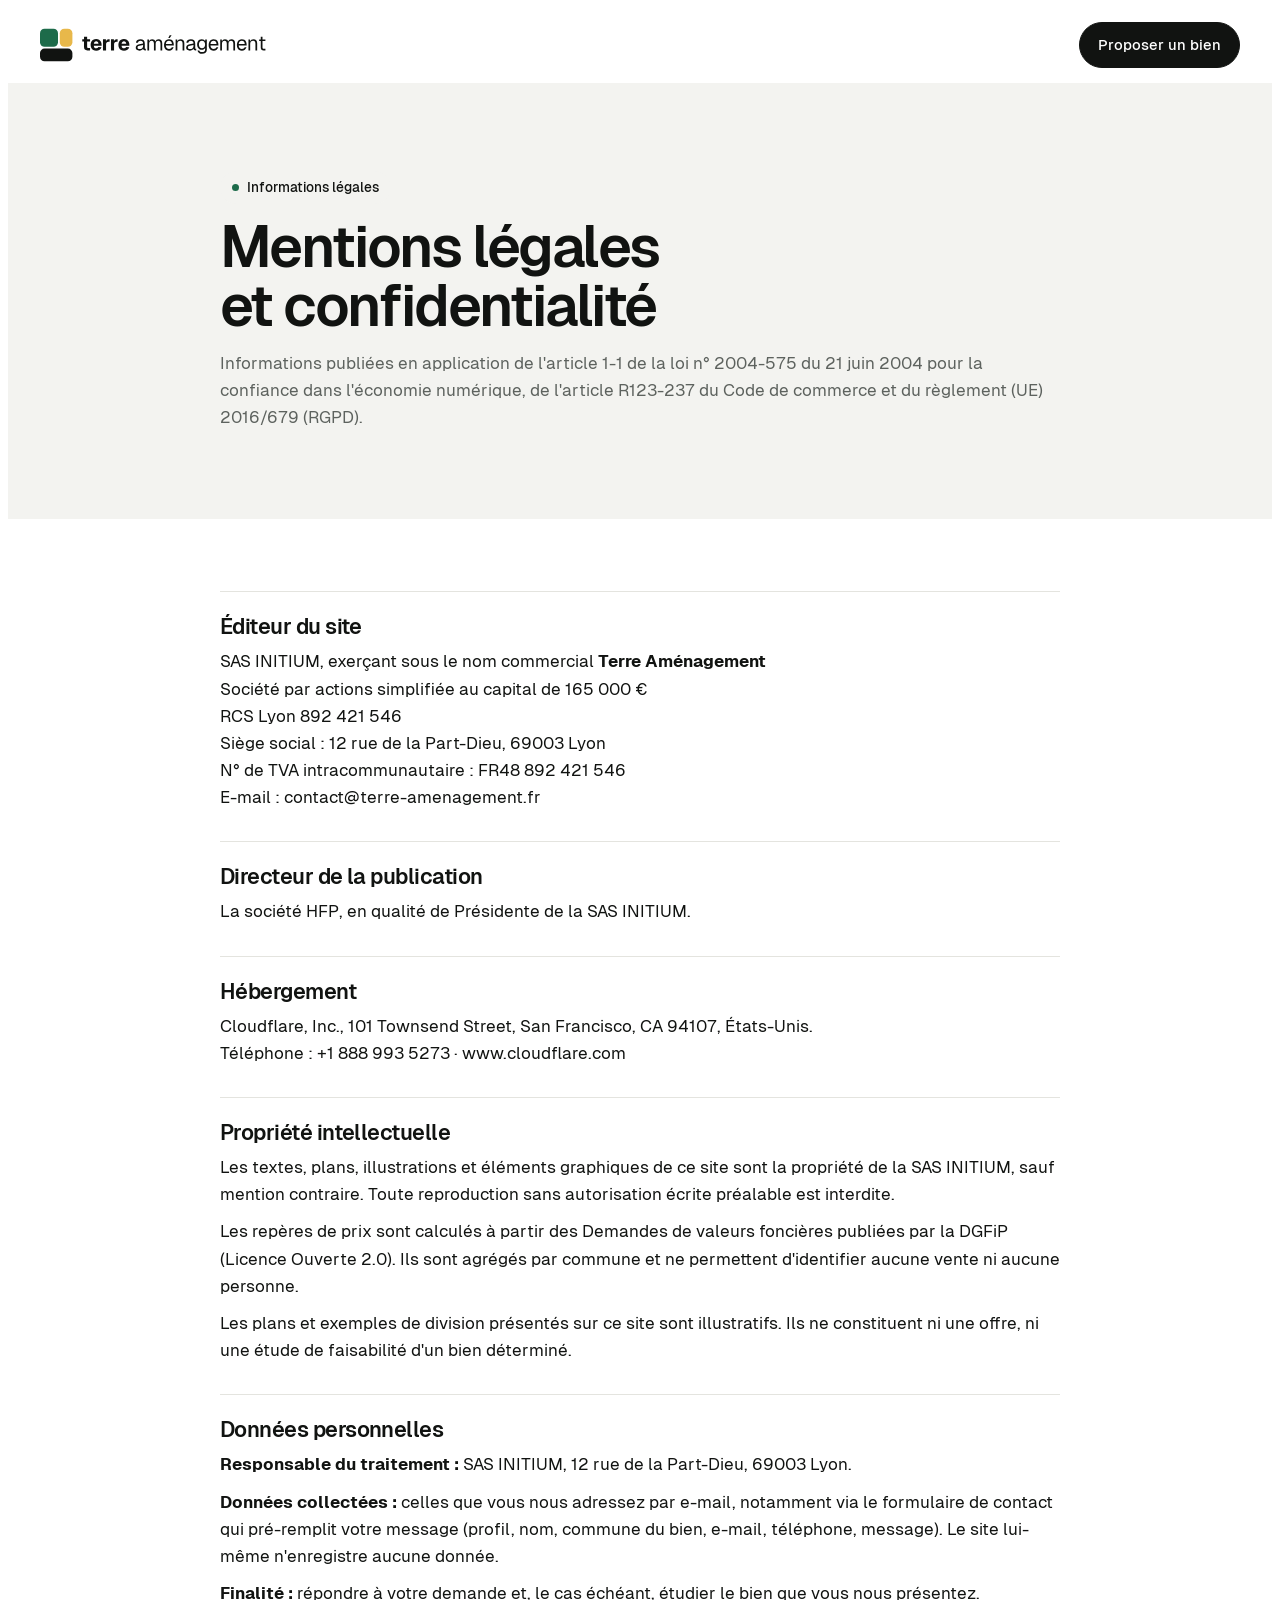
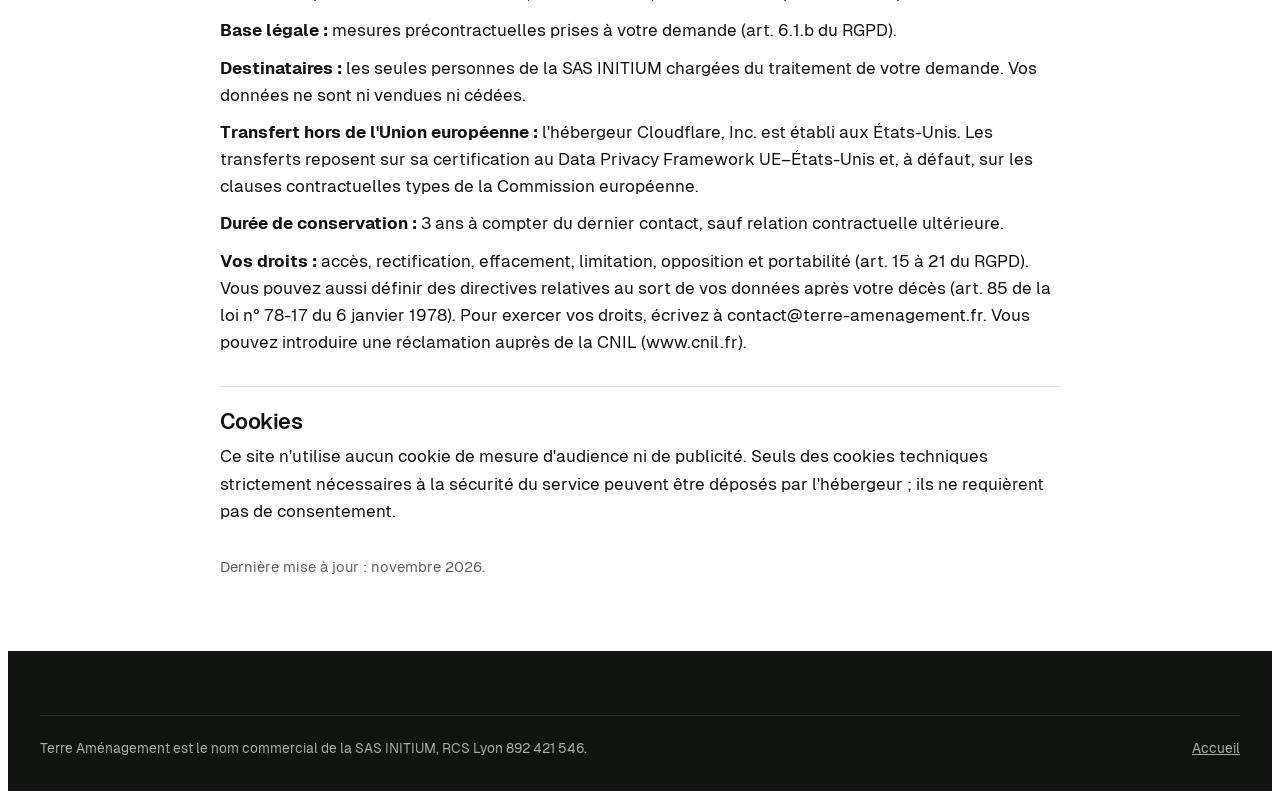
==== site/mentions-legales.html @ 183486bb "Add files via upload" ====
<!doctype html>
<html lang="fr">
<head>
<meta charset="utf-8">
<meta name="viewport" content="width=device-width, initial-scale=1, viewport-fit=cover">
<title>Mentions légales · Terre Aménagement</title>
<meta name="robots" content="noindex">
<link rel="stylesheet" href="fonts.css">
<link rel="icon" href="favicon.ico" sizes="any">
<link rel="icon" href="favicon.svg" type="image/svg+xml">
<link rel="stylesheet" href="styles.css">
</head>
<body>

<header class="site-header">
  <div class="wrap">
    <a class="brand" href="index.html"><svg class="logo" viewBox="0 0 252 40" role="img" aria-label="Terre Aménagement"><rect class="lg-a" x="0" y="2" width="20" height="20" rx="5"/><rect class="lg-b" x="22" y="2" width="14" height="20" rx="5"/><rect class="lg-c" x="0" y="24" width="36" height="14" rx="5"/><path class="lg-t" d="M48.921 22.297V16.247999999999998H46.943V13.672H48.921V10.774000000000001H52.371V13.672H55.614V16.247999999999998H52.371V21.883Q52.371 22.757 52.739000000000004 23.0905Q53.107 23.424 53.889 23.424H55.614V26.0H52.624Q50.715 26.0 49.818 25.1145Q48.921 24.229 48.921 22.297Z M56.258 19.836Q56.258 17.904 57.017 16.4435Q57.776 14.983 59.179 14.1895Q60.58200000000001 13.396 62.44500000000001 13.396Q64.262 13.396 65.63050000000001 14.201Q66.99900000000001 15.006 67.73500000000001 16.5125Q68.471 18.019 68.471 20.066V20.756H59.82300000000001Q59.86900000000001 22.182 60.58200000000001 22.918Q61.295 23.654 62.537000000000006 23.654Q64.331 23.654 64.837 22.159L68.31 22.366Q67.804 24.206 66.2515 25.241Q64.699 26.276 62.468 26.276Q60.605000000000004 26.276 59.202000000000005 25.4825Q57.79900000000001 24.689 57.02850000000001 23.2285Q56.258 21.768 56.258 19.836ZM62.44500000000001 15.949Q61.364000000000004 15.949 60.66250000000001 16.662Q59.961000000000006 17.375 59.82300000000001 18.64H64.952Q64.88300000000001 17.329 64.21600000000001 16.639Q63.54900000000001 15.949 62.44500000000001 15.949Z M69.96600000000001 13.672H73.23200000000001L73.301 16.156Q73.66900000000001 14.845 74.382 14.258500000000002Q75.09500000000001 13.672 76.245 13.672H77.37200000000001V16.524H76.245Q74.77300000000001 16.524 74.09450000000001 17.122Q73.41600000000001 17.72 73.41600000000001 19.076999999999998V26.0H69.96600000000001Z M78.84400000000001 13.672H82.11000000000001L82.179 16.156Q82.54700000000001 14.845 83.26000000000002 14.258500000000002Q83.97300000000001 13.672 85.123 13.672H86.25V16.524H85.123Q83.65100000000001 16.524 82.97250000000001 17.122Q82.29400000000001 17.72 82.29400000000001 19.076999999999998V26.0H78.84400000000001Z M87.10100000000001 19.836Q87.10100000000001 17.904 87.86000000000001 16.4435Q88.61900000000001 14.983 90.02200000000002 14.1895Q91.42500000000001 13.396 93.28800000000001 13.396Q95.105 13.396 96.4735 14.201Q97.84200000000001 15.006 98.578 16.5125Q99.31400000000001 18.019 99.31400000000001 20.066V20.756H90.66600000000001Q90.712 22.182 91.42500000000001 22.918Q92.138 23.654 93.38000000000001 23.654Q95.174 23.654 95.68 22.159L99.153 22.366Q98.647 24.206 97.09450000000001 25.241Q95.542 26.276 93.311 26.276Q91.44800000000001 26.276 90.04500000000002 25.4825Q88.64200000000001 24.689 87.87150000000001 23.2285Q87.10100000000001 21.768 87.10100000000001 19.836ZM93.28800000000001 15.949Q92.20700000000001 15.949 91.50550000000001 16.662Q90.804 17.375 90.66600000000001 18.64H95.795Q95.72600000000001 17.329 95.05900000000001 16.639Q94.39200000000001 15.949 93.28800000000001 15.949Z"/><path class="lg-t" d="M106.37200000000001 22.964Q106.37200000000001 21.4 107.29200000000002 20.503Q108.21200000000002 19.606 110.21300000000001 19.238L114.537 18.433Q114.537 15.374 111.63900000000001 15.374Q109.20100000000001 15.374 108.626 17.558999999999997L106.57900000000001 17.398Q106.924 15.627 108.26950000000001 14.5805Q109.61500000000001 13.534 111.63900000000001 13.534Q113.96200000000002 13.534 115.21550000000002 14.844999999999999Q116.46900000000001 16.156 116.46900000000001 18.502V23.539Q116.46900000000001 23.953 116.61850000000001 24.125500000000002Q116.76800000000001 24.298000000000002 117.11300000000001 24.298000000000002H117.596V26.0Q117.32000000000001 26.046 116.86000000000001 26.046Q115.75600000000001 26.046 115.21550000000002 25.586Q114.67500000000001 25.126 114.56000000000002 24.114Q114.10000000000001 25.057 112.9615 25.6665Q111.82300000000001 26.276 110.489 26.276Q108.58000000000001 26.276 107.47600000000001 25.402Q106.37200000000001 24.528 106.37200000000001 22.964ZM114.537 20.986V20.112000000000002L110.58100000000002 20.848Q109.385 21.055 108.8905 21.5265Q108.39600000000002 21.998 108.39600000000002 22.78Q108.39600000000002 23.631 108.99400000000001 24.1025Q109.59200000000001 24.574 110.67300000000002 24.574Q112.46700000000001 24.574 113.50200000000001 23.562Q114.537 22.55 114.537 20.986Z M119.32100000000001 13.81H121.09200000000001L121.138 15.949Q121.59800000000001 14.822000000000001 122.495 14.178Q123.39200000000001 13.534 124.56500000000001 13.534Q125.94500000000001 13.534 126.888 14.201Q127.831 14.868 128.222 16.087Q128.613 14.845 129.53300000000002 14.1895Q130.453 13.534 131.787 13.534Q133.719 13.534 134.7655 14.7415Q135.812 15.949 135.812 18.157V26.0H133.88V18.570999999999998Q133.88 16.915 133.236 16.075499999999998Q132.592 15.236 131.327 15.236Q130.03900000000002 15.236 129.28000000000003 16.156Q128.52100000000002 17.076 128.52100000000002 18.709V26.0H126.58900000000001V18.709Q126.58900000000001 15.236 124.08200000000001 15.236Q122.79400000000001 15.236 122.02350000000001 16.1675Q121.25300000000001 17.099 121.25300000000001 18.709V26.0H119.32100000000001Z M137.813 19.905Q137.813 17.996000000000002 138.49149999999997 16.547Q139.17 15.098 140.41199999999998 14.316Q141.654 13.534 143.31 13.534Q144.897 13.534 146.11599999999999 14.281500000000001Q147.335 15.029 148.01350000000002 16.478Q148.692 17.927 148.692 19.928V20.503H139.837Q139.929 22.435 140.8605 23.435499999999998Q141.792 24.436 143.402 24.436Q144.575 24.436 145.3455 23.8955Q146.11599999999999 23.355 146.438 22.389L148.508 22.55Q148.025 24.229 146.6565 25.252499999999998Q145.288 26.276 143.402 26.276Q141.7 26.276 140.435 25.494Q139.17 24.712 138.49149999999997 23.2745Q137.813 21.837 137.813 19.905ZM143.31 15.374Q141.884 15.374 140.9755 16.248Q140.067 17.122 139.837 18.801000000000002H146.576Q146.438 17.099 145.57549999999998 16.2365Q144.713 15.374 143.31 15.374ZM144.069 9.233H146.231L144.161 12.177H142.551Z M150.693 13.81H152.464L152.51000000000002 15.995000000000001Q152.97 14.776 153.959 14.155000000000001Q154.948 13.534 156.25900000000001 13.534Q158.26000000000002 13.534 159.318 14.822Q160.376 16.11 160.376 18.157V26.0H158.44400000000002V18.709Q158.44400000000002 16.984 157.823 16.11Q157.202 15.236 155.845 15.236Q154.39600000000002 15.236 153.5105 16.1445Q152.625 17.053 152.625 18.709V26.0H150.693Z M162.377 22.964Q162.377 21.4 163.29700000000003 20.503Q164.217 19.606 166.21800000000002 19.238L170.54200000000003 18.433Q170.54200000000003 15.374 167.64400000000003 15.374Q165.20600000000002 15.374 164.63100000000003 17.558999999999997L162.58400000000003 17.398Q162.92900000000003 15.627 164.27450000000005 14.5805Q165.62000000000003 13.534 167.64400000000003 13.534Q169.967 13.534 171.22050000000002 14.844999999999999Q172.47400000000002 16.156 172.47400000000002 18.502V23.539Q172.47400000000002 23.953 172.62350000000004 24.125500000000002Q172.77300000000002 24.298000000000002 173.11800000000002 24.298000000000002H173.60100000000003V26.0Q173.32500000000002 26.046 172.865 26.046Q171.76100000000002 26.046 171.22050000000002 25.586Q170.68 25.126 170.56500000000003 24.114Q170.10500000000002 25.057 168.96650000000002 25.6665Q167.82800000000003 26.276 166.49400000000003 26.276Q164.585 26.276 163.481 25.402Q162.377 24.528 162.377 22.964ZM170.54200000000003 20.986V20.112000000000002L166.586 20.848Q165.39000000000001 21.055 164.89550000000003 21.5265Q164.401 21.998 164.401 22.78Q164.401 23.631 164.99900000000002 24.1025Q165.597 24.574 166.67800000000003 24.574Q168.472 24.574 169.507 23.562Q170.54200000000003 22.55 170.54200000000003 20.986Z M174.912 26.184 176.936 26.046Q177.235 26.966 177.94800000000004 27.426000000000002Q178.66100000000003 27.886 180.01800000000003 27.886Q181.69700000000003 27.886 182.57100000000003 27.219Q183.44500000000002 26.552 183.44500000000002 25.218V23.240000000000002Q182.985 24.206 182.03050000000002 24.781Q181.07600000000002 25.356 179.88000000000002 25.356Q178.33900000000003 25.356 177.13150000000002 24.6085Q175.924 23.861 175.2455 22.515500000000003Q174.567 21.17 174.567 19.445Q174.567 17.72 175.234 16.374499999999998Q175.901 15.029 177.08550000000002 14.281500000000001Q178.27 13.534 179.788 13.534Q181.07600000000002 13.534 182.09950000000003 14.132000000000001Q183.12300000000002 14.73 183.537 15.742V13.81H185.377V25.172Q185.377 27.311 183.95100000000002 28.5185Q182.525 29.726 180.01800000000003 29.726Q178.06300000000002 29.726 176.68300000000002 28.759999999999998Q175.30300000000003 27.794 174.912 26.184ZM183.44500000000002 19.33Q183.44500000000002 17.512999999999998 182.502 16.4435Q181.55900000000003 15.374 179.972 15.374Q178.38500000000002 15.374 177.488 16.4665Q176.591 17.558999999999997 176.591 19.445Q176.591 21.331 177.4995 22.423499999999997Q178.40800000000002 23.516 179.972 23.516Q181.58200000000002 23.516 182.51350000000002 22.389Q183.44500000000002 21.262 183.44500000000002 19.33Z M187.37800000000001 19.905Q187.37800000000001 17.996000000000002 188.05650000000003 16.547Q188.735 15.098 189.97700000000003 14.316Q191.21900000000002 13.534 192.87500000000003 13.534Q194.46200000000002 13.534 195.68100000000004 14.281500000000001Q196.90000000000003 15.029 197.57850000000002 16.478Q198.25700000000003 17.927 198.25700000000003 19.928V20.503H189.40200000000002Q189.49400000000003 22.435 190.42550000000003 23.435499999999998Q191.35700000000003 24.436 192.967 24.436Q194.14000000000001 24.436 194.9105 23.8955Q195.68100000000004 23.355 196.00300000000001 22.389L198.07300000000004 22.55Q197.59000000000003 24.229 196.22150000000005 25.252499999999998Q194.85300000000004 26.276 192.967 26.276Q191.26500000000001 26.276 190.0 25.494Q188.735 24.712 188.05650000000003 23.2745Q187.37800000000001 21.837 187.37800000000001 19.905ZM192.87500000000003 15.374Q191.449 15.374 190.5405 16.248Q189.63200000000003 17.122 189.40200000000002 18.801000000000002H196.14100000000002Q196.00300000000001 17.099 195.14050000000003 16.2365Q194.27800000000002 15.374 192.87500000000003 15.374Z M200.25800000000004 13.81H202.02900000000002L202.07500000000005 15.949Q202.53500000000003 14.822000000000001 203.43200000000002 14.178Q204.32900000000004 13.534 205.50200000000004 13.534Q206.88200000000003 13.534 207.82500000000005 14.201Q208.76800000000003 14.868 209.15900000000005 16.087Q209.55000000000004 14.845 210.47000000000003 14.1895Q211.39000000000004 13.534 212.72400000000005 13.534Q214.65600000000003 13.534 215.70250000000004 14.7415Q216.74900000000002 15.949 216.74900000000002 18.157V26.0H214.81700000000004V18.570999999999998Q214.81700000000004 16.915 214.17300000000003 16.075499999999998Q213.52900000000002 15.236 212.26400000000004 15.236Q210.97600000000003 15.236 210.21700000000004 16.156Q209.45800000000003 17.076 209.45800000000003 18.709V26.0H207.52600000000004V18.709Q207.52600000000004 15.236 205.01900000000003 15.236Q203.73100000000002 15.236 202.96050000000002 16.1675Q202.19000000000003 17.099 202.19000000000003 18.709V26.0H200.25800000000004Z M218.75000000000003 19.905Q218.75000000000003 17.996000000000002 219.42850000000004 16.547Q220.10700000000003 15.098 221.34900000000005 14.316Q222.59100000000004 13.534 224.24700000000004 13.534Q225.83400000000003 13.534 227.05300000000005 14.281500000000001Q228.27200000000005 15.029 228.95050000000003 16.478Q229.62900000000005 17.927 229.62900000000005 19.928V20.503H220.77400000000003Q220.86600000000004 22.435 221.79750000000004 23.435499999999998Q222.72900000000004 24.436 224.33900000000003 24.436Q225.51200000000003 24.436 226.28250000000003 23.8955Q227.05300000000005 23.355 227.37500000000003 22.389L229.44500000000005 22.55Q228.96200000000005 24.229 227.59350000000006 25.252499999999998Q226.22500000000005 26.276 224.33900000000003 26.276Q222.63700000000003 26.276 221.372 25.494Q220.10700000000003 24.712 219.42850000000004 23.2745Q218.75000000000003 21.837 218.75000000000003 19.905ZM224.24700000000004 15.374Q222.82100000000003 15.374 221.91250000000002 16.248Q221.00400000000005 17.122 220.77400000000003 18.801000000000002H227.51300000000003Q227.37500000000003 17.099 226.51250000000005 16.2365Q225.65000000000003 15.374 224.24700000000004 15.374Z M231.63000000000005 13.81H233.40100000000004L233.44700000000006 15.995000000000001Q233.90700000000004 14.776 234.89600000000004 14.155000000000001Q235.88500000000005 13.534 237.19600000000005 13.534Q239.19700000000006 13.534 240.25500000000005 14.822Q241.31300000000005 16.11 241.31300000000005 18.157V26.0H239.38100000000006V18.709Q239.38100000000006 16.984 238.76000000000005 16.11Q238.13900000000004 15.236 236.78200000000004 15.236Q235.33300000000006 15.236 234.44750000000005 16.1445Q233.56200000000004 17.053 233.56200000000004 18.709V26.0H231.63000000000005Z M245.29200000000006 22.872V15.512H243.49800000000005V13.81H245.29200000000006V10.958H247.22400000000005V13.81H250.46700000000007V15.512H247.22400000000005V22.826Q247.22400000000005 23.631 247.58050000000006 23.9645Q247.93700000000007 24.298000000000002 248.71900000000005 24.298000000000002H250.46700000000007V26.0H248.53500000000005Q246.87900000000005 26.0 246.08550000000005 25.241Q245.29200000000006 24.482 245.29200000000006 22.872Z"/></svg></a>
    <nav class="nav" aria-label="Navigation principale">
      <a class="btn" href="index.html#contact">Proposer un bien</a>
    </nav>
  </div>
</header>

<section class="legal-hero">
  <div class="wrap">
    <span class="kicker">Informations légales</span>
    <h1>Mentions légales et confidentialité</h1>
    <p>Informations publiées en application de l'article 1-1 de la loi n° 2004-575 du 21 juin 2004 pour la confiance dans l'économie numérique, de l'article R123-237 du Code de commerce et du règlement (UE) 2016/679 (RGPD).</p>
  </div>
</section>

<main class="legal">
  <div class="wrap">

    <section id="editeur">
      <h2>Éditeur du site</h2>
      <p>SAS INITIUM, exerçant sous le nom commercial <strong>Terre Aménagement</strong><br>
      Société par actions simplifiée au capital de 165 000 €<br>
      RCS Lyon 892 421 546<br>
      Siège social : 12 rue de la Part-Dieu, 69003 Lyon<br>
      N° de TVA intracommunautaire : FR48 892 421 546<br>
      E-mail : contact@terre-amenagement.fr</p>
    </section>

    <section id="publication">
      <h2>Directeur de la publication</h2>
      <p>La société HFP, en qualité de Présidente de la SAS INITIUM.</p>
    </section>

    <section id="hebergeur">
      <h2>Hébergement</h2>
      <p>Cloudflare, Inc., 101 Townsend Street, San Francisco, CA 94107, États-Unis.<br>Téléphone : +1 888 993 5273 · www.cloudflare.com</p>
    </section>

    <section id="propriete">
      <h2>Propriété intellectuelle</h2>
      <p>Les textes, plans, illustrations et éléments graphiques de ce site sont la propriété de la SAS INITIUM, sauf mention contraire. Toute reproduction sans autorisation écrite préalable est interdite.</p>
      <p>Les repères de prix sont calculés à partir des Demandes de valeurs foncières publiées par la DGFiP (Licence Ouverte 2.0). Ils sont agrégés par commune et ne permettent d'identifier aucune vente ni aucune personne.</p>
      <p>Les plans et exemples de division présentés sur ce site sont illustratifs. Ils ne constituent ni une offre, ni une étude de faisabilité d'un bien déterminé.</p>
    </section>

    <section id="donnees">
      <h2>Données personnelles</h2>
      <p><strong>Responsable du traitement :</strong> SAS INITIUM, 12 rue de la Part-Dieu, 69003 Lyon.</p>
      <p><strong>Données collectées :</strong> celles que vous nous adressez par e-mail, notamment via le formulaire de contact qui pré-remplit votre message (profil, nom, commune du bien, e-mail, téléphone, message). Le site lui-même n'enregistre aucune donnée.</p>
      <p><strong>Finalité :</strong> répondre à votre demande et, le cas échéant, étudier le bien que vous nous présentez.</p>
      <p><strong>Base légale :</strong> mesures précontractuelles prises à votre demande (art. 6.1.b du RGPD).</p>
      <p><strong>Destinataires :</strong> les seules personnes de la SAS INITIUM chargées du traitement de votre demande. Vos données ne sont ni vendues ni cédées.</p>
      <p><strong>Transfert hors de l'Union européenne :</strong> l'hébergeur Cloudflare, Inc. est établi aux États-Unis. Les transferts reposent sur sa certification au Data Privacy Framework UE–États-Unis et, à défaut, sur les clauses contractuelles types de la Commission européenne.</p>
      <p><strong>Durée de conservation :</strong> 3 ans à compter du dernier contact, sauf relation contractuelle ultérieure.</p>
      <p><strong>Vos droits :</strong> accès, rectification, effacement, limitation, opposition et portabilité (art. 15 à 21 du RGPD). Vous pouvez aussi définir des directives relatives au sort de vos données après votre décès (art. 85 de la loi n° 78-17 du 6 janvier 1978). Pour exercer vos droits, écrivez à contact@terre-amenagement.fr. Vous pouvez introduire une réclamation auprès de la CNIL (www.cnil.fr).</p>
    </section>

    <section id="cookies">
      <h2>Cookies</h2>
      <p>Ce site n'utilise aucun cookie de mesure d'audience ni de publicité. Seuls des cookies techniques strictement nécessaires à la sécurité du service peuvent être déposés par l'hébergeur ; ils ne requièrent pas de consentement.</p>
    </section>

    <p class="muted">Dernière mise à jour : novembre 2026.</p>
  </div>
</main>

<footer class="site-footer">
  <div class="wrap">
    <div class="foot-legal">
      <p>Terre Aménagement est le nom commercial de la SAS INITIUM, RCS Lyon 892 421 546.</p>
      <nav aria-label="Informations légales"><a href="index.html">Accueil</a></nav>
    </div>
  </div>
</footer>

</body>
</html>
---- site/fonts.css ----
/* Polices auto-hébergées (Geist, SIL Open Font License 1.1 — voir fonts/LICENSE-OFL.txt) */
@font-face { font-family: "Geist"; src: url("fonts/Geist-Regular.woff2") format("woff2"); font-weight: 400; font-style: normal; font-display: swap; }
@font-face { font-family: "Geist"; src: url("fonts/Geist-Medium.woff2") format("woff2"); font-weight: 500; font-style: normal; font-display: swap; }
@font-face { font-family: "Geist"; src: url("fonts/Geist-SemiBold.woff2") format("woff2"); font-weight: 600; font-style: normal; font-display: swap; }
@font-face { font-family: "Geist"; src: url("fonts/Geist-Bold.woff2") format("woff2"); font-weight: 700; font-style: normal; font-display: swap; }
@font-face { font-family: "Geist Mono"; src: url("fonts/GeistMono-Regular.woff2") format("woff2"); font-weight: 400; font-style: normal; font-display: swap; }
@font-face { font-family: "Geist Mono"; src: url("fonts/GeistMono-Medium.woff2") format("woff2"); font-weight: 500; font-style: normal; font-display: swap; }
---- site/styles.css ----
/* Direction A « épuré startup » : blanc pur, typo Geist très grande et serrée, mosaïque de tuiles,
   couleurs franches sans dégradé ni ombre. Bandeaux pleine largeur, contenu dans .wrap (max 1240px). */
:root {
  color-scheme: light;
  --white: #ffffff;
  --tile: #f3f3f0;
  --tile-2: #e9e9e4;
  --ink: #111311;
  --muted: #5d625e;
  --line: #e4e4df;
  --green: #1d6b4a;
  --green-ink: #0e3b28;
  --green-soft: #e3efe8;
  --gold: #e8b84a;
  --gold-ink: #3a2a05;
  --gold-soft: #fbf1d9;
  --on-dark: #f4f4f1;
  --on-dark-muted: #a7aca8;

  --f-sans: "Geist", "Helvetica Neue", Arial, sans-serif;
  --f-mono: "Geist Mono", ui-monospace, Menlo, monospace;

  --r-tile: 24px;
  --s2: clamp(2rem, 4.4vw, 3.6rem);
  --s3: clamp(2.9rem, 7.4vw, 6.4rem);
}

* { box-sizing: border-box; }
html { scroll-behavior: smooth; scroll-padding-top: 84px; }
body {
  background: var(--white);
  color: var(--ink);
  font-family: var(--f-sans);
  font-size: 1.0625rem;
  line-height: 1.6;
  -webkit-font-smoothing: antialiased;
}
.wrap {
  max-width: 1240px;
  margin-inline: auto;
  padding-left: max(20px, env(safe-area-inset-left, 0px));
  padding-right: max(20px, env(safe-area-inset-right, 0px));
}
a { color: inherit; }
:focus-visible { outline: 2px solid var(--green); outline-offset: 3px; }
h1, h2, h3 { margin: 0; font-weight: 600; letter-spacing: -0.035em; line-height: 1.02; text-wrap: balance; }
h2 { font-size: var(--s2); }
h3 { font-size: 1.3rem; letter-spacing: -0.02em; line-height: 1.15; }
p { margin: 0; }

/* Logo */
.logo { height: 36px; width: auto; display: block; overflow: visible; }
.lg-a { fill: var(--green); }
.lg-b { fill: var(--gold); }
.lg-c { fill: var(--ink); }
.logo.on-dark .lg-c { fill: var(--white); }
.logo rect { transform-box: fill-box; transform-origin: center; transition: transform .35s cubic-bezier(.34,1.56,.64,1); }
.lg-t { fill: var(--ink); }
.logo.on-dark .lg-t { fill: var(--white); }
.brand:hover .lg-a { transform: translate(-2px, -2px); } .brand:hover .lg-b { transform: translate(2px, -2px); } .brand:hover .lg-c { transform: translateY(2px); }

/* Étiquettes de section */
.kicker {
  display: inline-flex; align-items: center; gap: 8px; width: max-content; max-width: 100%;
  padding: 6px 12px; border-radius: 99px; background: var(--tile);
  font-size: 0.85rem; font-weight: 500; color: var(--ink); letter-spacing: 0;
}
.kicker::before { content: ""; width: 7px; height: 7px; border-radius: 50%; background: var(--green); }
.band .kicker { background: rgba(255,255,255,0.1); color: var(--on-dark); }
.band .kicker::before { background: var(--gold); }

/* Header */
body::before { content: ""; position: fixed; inset: 0 0 auto; height: env(safe-area-inset-top, 0px); z-index: 10; background: var(--white); }
.site-header { position: sticky; top: env(safe-area-inset-top, 0px); z-index: 9; background: rgba(255,255,255,0.92); backdrop-filter: saturate(1.4) blur(10px); border-bottom: 1px solid transparent; transition: border-color .2s; }
.site-header .wrap { display: flex; align-items: center; justify-content: space-between; gap: 24px; padding-block: 14px; }
.brand { display: block; text-decoration: none; }
.nav { display: flex; align-items: center; gap: 28px; }
.nav a { font-size: 0.95rem; font-weight: 500; text-decoration: none; color: var(--muted); }
.nav a:not(.btn):hover { color: var(--ink); }
@media (max-width: 960px) { .nav a:not(.btn) { display: none; } }
@media (max-width: 420px) { .logo { height: 26px; } .site-header .wrap { gap: 12px; } .nav .btn { padding: 9px 13px; font-size: 0.82rem; } }

/* Boutons */
.btn {
  display: inline-flex; align-items: center; justify-content: center; gap: 10px;
  padding: 14px 24px; border: 1.5px solid var(--ink); border-radius: 99px;
  background: var(--ink); color: var(--white);
  font: inherit; font-weight: 500; font-size: 1rem; text-decoration: none; cursor: pointer;
  transition: transform .15s ease, background .15s ease, color .15s ease;
}
.btn:hover { transform: translateY(-2px); }
.btn.outline { background: transparent; color: var(--ink); }
.btn.outline:hover { background: var(--ink); color: var(--white); }
.btn.full { width: 100%; }
.btn .arrow { display: inline-block; transition: transform .15s ease; }
.btn:hover .arrow { transform: translateX(4px); }
.nav .btn { padding: 10px 18px; font-size: 0.92rem; color: var(--white); white-space: nowrap; }
.band .btn { background: var(--white); color: var(--ink); border-color: var(--white); }

/* Hero */
.hero .wrap { display: grid; grid-template-columns: minmax(0, 1.15fr) minmax(0, 1fr); gap: clamp(28px, 4vw, 64px); align-items: center; padding-block: clamp(40px, 7vw, 96px) clamp(48px, 7vw, 96px); }
.hero-text { display: grid; gap: 28px; min-width: 0; }
.hero h1 { font-size: var(--s3); letter-spacing: -0.05em; line-height: 0.96; }
.hero h1 .accent { color: var(--green); }
.lead { font-size: 1.2rem; line-height: 1.55; color: var(--muted); max-width: 34em; }
.cta-row { display: flex; flex-wrap: wrap; gap: 12px; }
.badge {
  display: inline-flex; align-items: center; gap: 10px; width: max-content; max-width: 100%;
  padding: 7px 14px 7px 10px; border-radius: 99px; border: 1px solid var(--line);
  font-size: 0.88rem; font-weight: 500; color: var(--ink);
}
.badge i { width: 8px; height: 8px; border-radius: 50%; background: var(--green); animation: pulse 2s ease-out infinite; }
@keyframes pulse { 0% { box-shadow: 0 0 0 0 rgba(29,107,74,.5); } 70% { box-shadow: 0 0 0 9px rgba(29,107,74,0); } 100% { box-shadow: 0 0 0 0 rgba(29,107,74,0); } }

.bento { display: grid; grid-template-columns: repeat(3, minmax(0, 1fr)); gap: 12px; min-width: 0; }
.quick {
  grid-column: 1 / -1; background: var(--green); color: var(--white);
  border-radius: var(--r-tile); padding: clamp(20px, 2.6vw, 30px); display: grid; gap: 18px; min-width: 0;
}
.quick-title { font-size: 1.45rem; font-weight: 600; letter-spacing: -0.03em; line-height: 1.15; }
.quick-title span { font-weight: 400; color: #bfe0cf; }
.quick-fields { display: grid; grid-template-columns: minmax(0, 1fr) minmax(0, 1.35fr) minmax(0, .8fr); gap: 10px; }
.quick .field label { color: #cfe7da; font-weight: 500; font-size: 0.82rem; }
.quick .field input, .quick .field select { background: var(--white); border-color: transparent; }
.quick .btn { background: var(--ink); border-color: var(--ink); }
@media (max-width: 560px) { .quick-fields { grid-template-columns: minmax(0, 1fr); } }

.tile {
  display: grid; align-content: space-between; gap: 18px; min-height: 150px; min-width: 0;
  padding: 18px; border-radius: var(--r-tile); text-decoration: none;
  transition: transform .2s ease;
}
.tile:hover { transform: translateY(-4px) rotate(-.6deg); }
.tile span { font-size: 0.9rem; font-weight: 500; opacity: .8; }
.tile b { display: block; font-size: 1.35rem; font-weight: 600; letter-spacing: -0.03em; line-height: 1.1; margin-top: -12px; }
.tile-grey { background: var(--tile); color: var(--ink); }
.tile-gold { background: var(--gold); color: var(--gold-ink); }
.tile-ink { background: var(--ink); color: var(--white); }
.mini { width: 60px; height: 44px; overflow: visible; }
.mini .m-s { fill: none; stroke: currentColor; stroke-width: 2.2; }
.mini .m-d { fill: none; stroke: var(--green); stroke-width: 2.4; stroke-dasharray: 5 4; animation: flow 1.6s linear infinite; }
.mini .m-up { fill: var(--white); stroke: currentColor; stroke-width: 2.2; animation: lift 3s ease-in-out infinite; }
.mini .m-bar { fill: var(--gold); transform-box: fill-box; transform-origin: bottom; animation: bars 3.2s ease-in-out infinite; }
.mini .b2 { animation-delay: .2s; } .mini .b3 { animation-delay: .4s; } .mini .b4 { animation-delay: .6s; fill: var(--white); }
@keyframes flow { to { stroke-dashoffset: -18; } }
@keyframes lift { 0%, 100% { transform: translateY(0); } 50% { transform: translateY(-6px); } }
@keyframes bars { 0%, 100% { transform: scaleY(1); } 50% { transform: scaleY(.55); } }
@media (max-width: 960px) { .hero .wrap { grid-template-columns: minmax(0, 1fr); } }
@media (max-width: 480px) { .bento { grid-template-columns: repeat(2, minmax(0, 1fr)); } .tile-ink { grid-column: 1 / -1; min-height: 110px; } }

/* Bandeau défilant */
.marquee { background: var(--ink); color: var(--white); overflow: hidden; }
.marquee-track { display: flex; width: max-content; animation: slide 40s linear infinite; }
.marquee-track span { display: inline-flex; align-items: center; gap: 28px; padding: 18px 14px; font-weight: 500; font-size: clamp(1rem, 1.8vw, 1.35rem); letter-spacing: -0.02em; white-space: nowrap; }
.marquee-track span::after { content: ""; width: 9px; height: 9px; border-radius: 50%; background: var(--gold); }
@keyframes slide { to { transform: translateX(-50%); } }

/* Sections */
.section .wrap { padding-block: clamp(72px, 10vw, 128px); display: grid; gap: 52px; }
.section.mist { background: var(--tile); }
.section-head { display: grid; gap: 18px; max-width: 52rem; }
.section-head.center { margin-inline: auto; text-align: center; justify-items: center; }
.section-head p { color: var(--muted); font-size: 1.15rem; max-width: 40rem; }
.hl { background-image: linear-gradient(var(--gold), var(--gold)); background-repeat: no-repeat; background-position: 0 88%; background-size: 0% 0.32em; transition: background-size 1s cubic-bezier(.2,.7,.2,1) .25s; }
.hl.in { background-size: 100% 0.32em; }
.band .hl { background-image: linear-gradient(var(--gold), var(--gold)); }

.ico .s { fill: none; stroke: var(--ink); stroke-width: 2; stroke-linecap: round; stroke-linejoin: round; }
.ico .g { fill: none; stroke: var(--green); stroke-width: 2; stroke-linecap: round; stroke-linejoin: round; }

/* Qui sommes-nous */
.about { display: grid; grid-template-columns: minmax(0, 1fr) minmax(0, 1fr); gap: clamp(32px, 5vw, 80px); align-items: center; }
.about-text { display: grid; gap: 22px; min-width: 0; }
.about-text p { color: var(--muted); font-size: 1.08rem; }
.about-text .quote { font-size: clamp(1.35rem, 2.3vw, 1.75rem); font-weight: 500; letter-spacing: -0.025em; line-height: 1.3; color: var(--ink); }
.values { list-style: none; margin: 0; padding: 0; display: grid; grid-template-columns: repeat(2, minmax(0, 1fr)); gap: 12px; }
.values li { border-radius: var(--r-tile); padding: 24px; display: grid; gap: 10px; align-content: start; background: var(--tile); min-height: 190px; transition: transform .2s ease; }
.values li:nth-child(2) { background: var(--green); color: var(--white); }
.values li:nth-child(3) { background: var(--gold); color: var(--gold-ink); }
.values li:nth-child(4) { background: var(--ink); color: var(--white); }
.values li:hover { transform: translateY(-4px); }
.values svg { width: 34px; height: 34px; }
.values li:nth-child(2) .s, .values li:nth-child(4) .s { stroke: var(--white); }
.values li:nth-child(2) .g, .values li:nth-child(4) .g { stroke: var(--gold); }
.values li:nth-child(3) .s { stroke: var(--gold-ink); } .values li:nth-child(3) .g { stroke: var(--green-ink); }
.values strong { font-size: 1.2rem; font-weight: 600; letter-spacing: -0.02em; }
.values span { font-size: 0.95rem; line-height: 1.5; opacity: .8; }
@media (max-width: 960px) { .about { grid-template-columns: minmax(0, 1fr); } }
@media (max-width: 480px) { .values { grid-template-columns: minmax(0, 1fr); } .values li { min-height: 0; } }

/* Métiers */
.cards { display: grid; grid-template-columns: repeat(3, minmax(0, 1fr)); gap: 12px; }
.card { background: var(--white); border-radius: var(--r-tile); overflow: hidden; display: grid; grid-template-rows: auto 1fr; min-width: 0; transition: transform .25s ease; }
.card-visual { aspect-ratio: 16 / 10; max-width: 100%; background: var(--green); display: grid; place-items: center; }
.card:nth-child(2) .card-visual { background: var(--ink); }
.card:nth-child(3) .card-visual { background: var(--gold); }
.card-visual svg { width: 62%; height: auto; max-height: 78%; transition: transform .5s cubic-bezier(.2,.7,.2,1); }
.card-visual .l { fill: none; stroke: rgba(255,255,255,.9); stroke-width: 2; stroke-linejoin: round; }
.card-visual .d { fill: none; stroke: var(--gold); stroke-width: 2.4; stroke-dasharray: 7 5; }
.card-visual .f { fill: var(--gold); }
.card-visual .h { fill: rgba(255,255,255,.12); stroke: rgba(255,255,255,.9); stroke-width: 2; }
.card:nth-child(3) .card-visual .l, .card:nth-child(3) .card-visual .h { stroke: var(--gold-ink); }
.card:nth-child(3) .card-visual .h { fill: rgba(58,42,5,.08); }
.card:nth-child(3) .card-visual .d { stroke: var(--white); }
.card:nth-child(3) .card-visual .f { fill: var(--gold-ink); }
.card:hover .card-visual .d { animation: flow 1.6s linear infinite; }
.card:hover .card-visual svg { transform: scale(1.06); }
.card-body { display: grid; grid-template-rows: auto 1fr auto; gap: 14px; padding: 26px; }
.card-body p { color: var(--muted); }
.tags { display: flex; flex-wrap: wrap; gap: 6px; }
.tags span { font-family: var(--f-mono); font-size: 0.74rem; padding: 5px 10px; border-radius: 99px; background: var(--tile); }
@media (max-width: 960px) { .cards { grid-template-columns: minmax(0, 1fr); max-width: 600px; margin-inline: auto; } }

/* Avant / après */
.transfo { display: grid; grid-template-columns: minmax(0, 0.85fr) minmax(0, 1.15fr); gap: clamp(28px, 4vw, 64px); align-items: center; }
.transfo-side { display: grid; gap: 26px; min-width: 0; }
.tabs { display: flex; flex-wrap: wrap; gap: 8px; }
.tab { font: inherit; font-size: 0.92rem; font-weight: 500; padding: 10px 16px; border-radius: 99px; cursor: pointer; background: var(--tile); color: var(--ink); border: 1.5px solid transparent; transition: background .2s, color .2s; }
.tab:hover { border-color: var(--ink); }
.tab[aria-selected="true"] { background: var(--ink); color: var(--white); }
.tab-panel { display: grid; gap: 16px; animation: rise .5s cubic-bezier(.2,.7,.2,1) both; }
.tab-panel h3 { font-size: clamp(1.5rem, 2.6vw, 2rem); letter-spacing: -0.035em; }
.tab-panel > p { color: var(--muted); font-size: 1.05rem; }
.outcomes { list-style: none; margin: 0; padding: 0; display: grid; gap: 10px; }
.outcomes li { display: grid; grid-template-columns: auto minmax(0, 1fr); gap: 14px; align-items: center; }
.outcomes b { display: grid; place-items: center; min-width: 46px; height: 46px; padding: 0 10px; border-radius: 14px; background: var(--green-soft); color: var(--green-ink); font-weight: 600; font-size: 0.92rem; font-family: var(--f-mono); }
.outcomes strong { font-weight: 600; }
@keyframes rise { from { transform: translateY(14px); } to { transform: none; } }

.stage { margin: 0; min-width: 0; background: var(--tile); border-radius: var(--r-tile); padding: clamp(12px, 2vw, 20px); display: grid; gap: 12px; }
.stage svg { width: 100%; height: auto; max-width: 100%; display: block; border-radius: 16px; background: var(--white); }
.stage figcaption { font-size: 0.82rem; color: var(--muted); }
.stage-top { display: flex; justify-content: space-between; align-items: center; gap: 12px; flex-wrap: wrap; }
.chip { font-family: var(--f-mono); font-weight: 500; font-size: 0.78rem; text-transform: uppercase; letter-spacing: .08em; padding: 6px 12px; border-radius: 99px; background: var(--white); color: var(--ink); transition: background .3s, color .3s; }
.stage[data-state="apres"] .chip { background: var(--green); color: var(--white); }
.switch { display: inline-flex; background: var(--white); border-radius: 99px; padding: 4px; gap: 2px; }
.switch button { font: inherit; font-size: 0.86rem; font-weight: 500; border: 0; background: transparent; color: var(--muted); padding: 7px 16px; border-radius: 99px; cursor: pointer; }
.stage[data-state="avant"] .switch [data-set="avant"], .stage[data-state="apres"] .switch [data-set="apres"] { background: var(--ink); color: var(--white); }

.stage .scene { display: none; }
.stage[data-scene="division"] [data-for="division"], .stage[data-scene="surelevation"] [data-for="surelevation"],
.stage[data-scene="destination"] [data-for="destination"], .stage[data-scene="logements"] [data-for="logements"] { display: inline; }
.stage .gl { fill: none; stroke: #efefea; stroke-width: 1; }
.stage .road { fill: var(--tile); stroke: var(--line); }
.stage .ground { fill: #f6f9f6; }
.stage .parcel { fill: none; stroke: var(--ink); stroke-width: 2.5; }
.stage .tree { fill: #cfe5d8; stroke: #a9cdb8; }
.stage .house { fill: var(--ink); }
.stage .ridge { stroke: rgba(255,255,255,.35); stroke-width: 1.5; fill: none; }
.stage .newhouse { fill: var(--green); }
.stage .access { fill: var(--gold-soft); }
.stage .division { fill: none; stroke: var(--gold); stroke-width: 3; stroke-dasharray: 8 6; }
.stage .borne { fill: var(--gold); }
.stage .lbl { fill: var(--ink); font-family: var(--f-sans); font-weight: 700; font-size: 15px; letter-spacing: -.02em; }
.stage .lbl-s { fill: var(--muted); font-family: var(--f-mono); font-size: 11px; }
.stage .soil { fill: #ececE7; }
.stage .neighbor { fill: #efefea; stroke: #e2e2dc; }
.stage .bldg { fill: #f7f6f1; stroke: var(--ink); stroke-width: 2.2; }
.stage .wins rect { fill: #dfe9ef; stroke: var(--ink); stroke-width: 1.5; }
.stage .newfloor { fill: var(--green-soft); stroke: var(--green); stroke-width: 2.4; }
.stage .win-new { fill: #dfe9ef; stroke: var(--green); stroke-width: 2; }
.stage .door-new { fill: var(--green); }
.stage .rail { stroke: var(--ink); stroke-width: 2; }
.stage .dim { fill: none; stroke: var(--green); stroke-width: 1.5; }
.stage .crane path { fill: none; stroke: var(--gold); stroke-width: 3; stroke-linecap: round; }
.stage .crane rect { fill: var(--gold); }
.stage .cornice { stroke: var(--ink); stroke-width: 4; }
.stage .shut { fill: #b9bdb9; }
.stage .shut-l { stroke: #9aa09b; stroke-width: 1.5; fill: none; }
.stage .plant { fill: #8cc3a3; }
.stage .sign { fill: #5d625e; }
.stage .sign-t { fill: #fff; font-family: var(--f-sans); font-weight: 600; font-size: 11px; letter-spacing: .06em; }
.stage .sign-new { fill: var(--green); }
.stage .sign-t2 { fill: #fff; font-family: var(--f-sans); font-weight: 700; font-size: 11px; letter-spacing: .06em; }
.stage .roof4 { fill: var(--ink); }
.stage .unit1 { fill: var(--gold-soft); } .stage .unit2 { fill: var(--green-soft); } .stage .unit3 { fill: #f6e3b0; }
.stage .wall { fill: none; stroke: var(--ink); stroke-width: 5; }
.stage .door-old { fill: #8d928e; transition: opacity .4s ease .4s; }
.stage .mbox { fill: var(--gold); }
.stage .post { stroke: var(--ink); stroke-width: 3; }

.stage .pop, .stage .fade, .stage .rise, .stage .fade-out, .stage .shutter, .stage .newfront, .stage .draw { transition-delay: var(--d, 0s); }
.stage .pop { transform-box: fill-box; transform-origin: center; transition: transform .7s cubic-bezier(.34,1.56,.64,1), opacity .3s ease; }
.stage .fade { transition: opacity .5s ease; }
.stage .fade-out { transition: opacity .4s ease; }
.stage .rise { transition: transform 1s cubic-bezier(.2,.8,.2,1), opacity .4s ease; }
.stage .shutter { transition: transform 1.4s cubic-bezier(.6,0,.2,1); }
.stage .newfront { transition: opacity .6s ease .8s; }
.stage .draw { stroke-dasharray: 1; stroke-dashoffset: 0; transition: stroke-dashoffset 1.4s ease; }
.stage .crane { transition: opacity .5s ease; }
.stage[data-state="apres"] .shutter { transform: translateY(-72px); }
.stage[data-state="apres"] .fade-out, .stage[data-state="apres"] .crane { opacity: 0; }
.stage[data-state="apres"] [data-for="logements"] .door-old { opacity: 0; }
.stage[data-state="avant"] .pop { transform: scale(0); opacity: 0; transition-delay: 0s; }
.stage[data-state="avant"] .fade { opacity: 0; transition-delay: 0s; }
.stage[data-state="avant"] .rise { transform: translateY(-90px); opacity: 0; transition-delay: 0s; }
.stage[data-state="avant"] .newfront { opacity: 0; transition-delay: 0s; }
.stage[data-state="avant"] .draw { stroke-dashoffset: 1; transition-delay: 0s; transition-duration: .3s; }
.stage[data-state="avant"] .fade-out, .stage[data-state="avant"] .crane { opacity: 1; }
@media (max-width: 960px) { .transfo { grid-template-columns: minmax(0, 1fr); } .stage { order: -1; } }

/* Approche */
.steps { list-style: none; margin: 0; padding: 0; display: grid; grid-template-columns: repeat(5, minmax(0, 1fr)); gap: 12px; }
.steps li { background: var(--white); border-radius: var(--r-tile); padding: 22px; display: grid; gap: 12px; align-content: start; min-width: 0; }
.steps .n { font-family: var(--f-mono); font-size: 0.9rem; font-weight: 500; color: var(--green); display: inline-grid; place-items: center; width: 44px; height: 44px; border-radius: 50%; background: var(--green-soft); }
.steps h3 { font-size: 1.1rem; }
.steps p { font-size: 0.95rem; color: var(--muted); }
@media (max-width: 1060px) { .steps { grid-template-columns: repeat(2, minmax(0, 1fr)); } .steps li:last-child { grid-column: 1 / -1; } }
@media (max-width: 520px) { .steps { grid-template-columns: minmax(0, 1fr); } }
.checklist { display: grid; grid-template-columns: minmax(0, 0.8fr) minmax(0, 1.2fr); gap: 32px; align-items: center; background: var(--ink); color: var(--white); border-radius: var(--r-tile); padding: clamp(24px, 3.4vw, 40px); }
.checklist .kicker { background: rgba(255,255,255,.1); color: var(--white); }
.checklist .kicker::before { background: var(--gold); }
.checklist h3 { font-size: clamp(1.4rem, 2.4vw, 1.9rem); margin-top: 14px; }
.checklist .small { color: var(--on-dark-muted); font-size: 0.95rem; margin-top: 10px; }
.checklist ul { list-style: none; margin: 0; padding: 0; display: grid; grid-template-columns: repeat(2, minmax(0, 1fr)); gap: 10px 24px; font-size: 0.98rem; }
.checklist li { display: grid; grid-template-columns: 22px minmax(0, 1fr); gap: 10px; align-items: baseline; }
.checklist li::before { content: "✓"; color: var(--gold); font-weight: 700; }
@media (max-width: 760px) { .checklist, .checklist ul { grid-template-columns: minmax(0, 1fr); } }

/* Propriétaires */
.band { background: var(--green); color: var(--white); }
.band .wrap { padding-block: clamp(72px, 10vw, 128px); display: grid; gap: 44px; }
.band .section-head p { color: #cfe7da; }
.owner-grid { display: grid; grid-template-columns: repeat(2, minmax(0, 1fr)); gap: 12px; }
.owner-col { background: rgba(255,255,255,.08); border-radius: var(--r-tile); padding: clamp(22px, 3vw, 34px); }
.owner-col h3 { margin-bottom: 14px; font-size: 1.15rem; color: var(--gold); }
.owner-col ul { list-style: none; margin: 0; padding: 0; display: grid; }
.owner-col li { padding: 13px 0; border-top: 1px solid rgba(255,255,255,.14); display: grid; grid-template-columns: 26px minmax(0, 1fr); gap: 8px; }
.owner-col li:first-child { border-top: 0; }
.owner-col li span { color: var(--gold); font-weight: 600; }
@media (max-width: 760px) { .owner-grid { grid-template-columns: minmax(0, 1fr); } }

/* Repères de prix */
.demo-flag { justify-self: center; text-align: center; background: var(--gold-soft); color: var(--gold-ink); border-radius: 99px; padding: 8px 18px; font-weight: 500; font-size: 0.92rem; }
.estim { display: grid; grid-template-columns: minmax(0, 0.8fr) minmax(0, 1.2fr); gap: 12px; align-items: stretch; }
.estim-form { display: grid; gap: 16px; align-content: start; background: var(--white); border-radius: var(--r-tile); padding: clamp(22px, 3vw, 32px); min-width: 0; }
.estim-result { background: var(--ink); color: var(--white); border-radius: var(--r-tile); padding: clamp(24px, 3vw, 40px); display: grid; align-content: center; min-width: 0; min-height: 320px; }
.estim-empty { display: grid; justify-items: center; text-align: center; gap: 14px; color: var(--on-dark-muted); }
.estim-empty svg { width: 64px; height: 64px; }
.estim-empty .s { stroke: var(--on-dark-muted); } .estim-empty .g { stroke: var(--gold); }
.estim-empty strong { color: var(--white); font-weight: 600; font-size: 1.15rem; }
#estim-out { display: grid; gap: 14px; }
#estim-out[hidden] { display: none; }
.estim-what { font-weight: 500; color: var(--gold); }
.estim-range { font-weight: 600; font-size: clamp(1.9rem, 4vw, 3rem); letter-spacing: -0.04em; line-height: 1.05; font-variant-numeric: tabular-nums; }
.estim-sub { color: var(--on-dark-muted); font-variant-numeric: tabular-nums; }
.gauge { display: grid; gap: 8px; margin-block: 6px; }
.gauge-bar { position: relative; height: 12px; border-radius: 99px; background: rgba(255,255,255,.14); }
.gauge-iqr { position: absolute; left: 25%; right: 25%; top: 0; bottom: 0; border-radius: 99px; background: var(--gold); }
.gauge-med { position: absolute; left: 50%; top: -5px; width: 4px; height: 22px; margin-left: -2px; border-radius: 2px; background: var(--white); }
.gauge-labels { display: grid; grid-template-columns: repeat(3, minmax(0, 1fr)); font-size: 0.82rem; color: var(--on-dark-muted); font-family: var(--f-mono); }
.gauge-labels span:nth-child(1) { text-align: left; padding-left: 12%; }
.gauge-labels span:nth-child(2) { text-align: center; color: var(--white); }
.gauge-labels span:nth-child(3) { text-align: right; padding-right: 12%; }
.estim-warn { background: rgba(232,184,74,.14); border-left: 3px solid var(--gold); padding: 10px 12px; font-size: 0.92rem; }
.estim-note { font-size: 0.85rem; color: var(--on-dark-muted); }
#estim-out .btn { justify-self: start; background: var(--white); color: var(--ink); border-color: var(--white); }
.estim-legal { display: grid; gap: 10px; font-size: 0.9rem; color: var(--muted); max-width: 880px; margin-inline: auto; }
.estim-legal strong { color: var(--ink); }
.estim-src { font-size: 0.82rem; }
@media (max-width: 860px) { .estim { grid-template-columns: minmax(0, 1fr); } }

/* FAQ */
.faq { display: grid; gap: 10px; max-width: 880px; width: 100%; margin-inline: auto; }
.faq details { background: var(--tile); border-radius: 18px; transition: background .2s; }
.faq details[open] { background: var(--green-soft); }
.faq summary { cursor: pointer; list-style: none; padding: 20px 60px 20px 24px; font-weight: 600; font-size: 1.08rem; letter-spacing: -0.015em; position: relative; }
.faq summary::-webkit-details-marker { display: none; }
.faq summary::after { content: "+"; position: absolute; right: 18px; top: 50%; transform: translateY(-50%); width: 30px; height: 30px; display: grid; place-items: center; border-radius: 50%; background: var(--white); font-size: 1.2rem; font-weight: 400; transition: transform .25s; }
.faq details[open] summary::after { transform: translateY(-50%) rotate(45deg); }
.faq details > div { padding: 0 24px 22px; color: var(--muted); display: grid; gap: 10px; }

/* Partenaires */
.partners { list-style: none; margin: 0; padding: 0; display: grid; grid-template-columns: repeat(3, minmax(0, 1fr)); gap: 12px; }
.partners li { background: var(--white); border-radius: 18px; padding: 22px; display: grid; gap: 4px; transition: transform .2s; }
.partners li:hover { transform: translateY(-3px); }
.partners strong { font-weight: 600; letter-spacing: -0.015em; }
.partners span { color: var(--muted); font-size: 0.95rem; }
@media (max-width: 760px) { .partners { grid-template-columns: minmax(0, 1fr); } }

/* Contact */
.contact { display: grid; grid-template-columns: minmax(0, 0.85fr) minmax(0, 1.15fr); gap: clamp(32px, 5vw, 80px); align-items: start; }
.coords { display: grid; gap: 30px; min-width: 0; }
.coords dl { margin: 0; display: grid; gap: 18px; }
.coords dl > div { display: grid; grid-template-columns: 44px minmax(0, 1fr); gap: 14px; align-items: center; }
.coords .ic { width: 44px; height: 44px; border-radius: 14px; background: var(--tile); display: grid; place-items: center; }
.coords .ic svg { width: 22px; height: 22px; }
.coords dt { font-size: 0.82rem; color: var(--muted); }
.coords dd { margin: 0; font-size: 1.08rem; font-weight: 500; overflow-wrap: anywhere; }
@media (max-width: 960px) { .contact { grid-template-columns: minmax(0, 1fr); } }
form.contact-form { display: grid; gap: 16px; background: var(--tile); border-radius: var(--r-tile); padding: clamp(22px, 3vw, 36px); min-width: 0; }
.row { display: grid; grid-template-columns: repeat(2, minmax(0, 1fr)); gap: 14px; }
@media (max-width: 560px) { .row { grid-template-columns: minmax(0, 1fr); } }
.field { display: grid; gap: 6px; min-width: 0; }
.field label { font-size: 0.86rem; font-weight: 500; }
.field input, .field select, .field textarea { font: inherit; font-size: 1rem; width: 100%; padding: 12px 14px; border: 1.5px solid var(--line); background: var(--white); color: var(--ink); border-radius: 12px; }
.field input:focus, .field select:focus, .field textarea:focus { border-color: var(--ink); outline: none; }
.field textarea { min-height: 130px; resize: vertical; }
.legal-note { font-size: 0.82rem; color: var(--muted); line-height: 1.5; }
.form-status { font-size: 0.92rem; color: var(--green); font-weight: 500; min-height: 1.2em; }
.form-status.err { color: #b3361d; }
.contact-form .btn { justify-self: start; }

/* Footer */
.site-footer { background: var(--ink); color: var(--on-dark-muted); }
.site-footer .wrap { padding-block: 64px 32px; display: grid; gap: 44px; }
.foot-grid { display: grid; grid-template-columns: minmax(0, 1.4fr) repeat(2, minmax(0, 1fr)); gap: 32px; }
.foot-grid h4 { margin: 0 0 12px; color: var(--white); font-size: 0.95rem; font-weight: 600; }
.foot-grid ul { list-style: none; margin: 0; padding: 0; display: grid; gap: 8px; }
.foot-grid a { text-decoration: none; }
.foot-grid a:hover { color: var(--white); }
.foot-grid p { margin-top: 18px; max-width: 30rem; font-size: 0.95rem; }
.foot-legal { border-top: 1px solid rgba(255,255,255,.12); padding-top: 22px; display: flex; flex-wrap: wrap; justify-content: space-between; gap: 12px 24px; font-size: 0.85rem; }
.foot-legal nav { display: flex; gap: 20px; flex-wrap: wrap; }
@media (max-width: 760px) { .foot-grid { grid-template-columns: minmax(0, 1fr); } }

/* Pages légales */
.legal-hero { background: var(--tile); }
.legal-hero .wrap { padding-block: clamp(48px, 7vw, 88px); display: grid; gap: 14px; max-width: 880px; }
.legal-hero h1 { font-size: clamp(2.2rem, 5vw, 3.6rem); letter-spacing: -0.045em; }
.legal-hero p { color: var(--muted); }
.legal .wrap { padding-block: clamp(40px, 6vw, 72px); display: grid; gap: 30px; max-width: 880px; }
.legal section { display: grid; gap: 10px; padding-top: 24px; border-top: 1px solid var(--line); }
.legal h2 { font-size: 1.35rem; letter-spacing: -0.025em; }
.legal .muted { color: var(--muted); font-size: 0.92rem; }
.todo { background: var(--gold-soft); padding: 0 4px; border-radius: 4px; }

/* Décor flottant */
.deco-host { position: relative; overflow: hidden; }
.deco { position: absolute; pointer-events: none; stroke-width: 2; animation: drift 14s ease-in-out infinite; }
.deco path, .deco rect { fill: none; }
.deco-a { width: 110px; top: 60px; right: 4%; stroke: var(--gold); fill: var(--gold); }
.deco-b { width: 70px; bottom: 70px; left: 3%; stroke: var(--green); fill: var(--green); opacity: .5; animation-duration: 18s; animation-delay: -6s; }
.deco-c { width: 80px; top: 50px; left: 5%; stroke: var(--green); opacity: .45; animation-duration: 16s; animation-delay: -3s; }
.deco-a rect { stroke-dasharray: 8 6; }
@keyframes drift { 0%, 100% { transform: translate(0, 0) rotate(0); } 33% { transform: translate(10px, -16px) rotate(6deg); } 66% { transform: translate(-8px, 10px) rotate(-5deg); } }
@media (max-width: 760px) { .deco { display: none; } }

/* Apparitions */
.reveal { animation: rise .8s cubic-bezier(.2,.7,.2,1) both; }
.reveal.d1 { animation-delay: .08s; } .reveal.d2 { animation-delay: .16s; } .reveal.d3 { animation-delay: .24s; }
.rv { opacity: .12; transform: translateY(34px); transition: opacity .7s ease calc(var(--i, 0) * 90ms), transform .8s cubic-bezier(.2,.7,.2,1) calc(var(--i, 0) * 90ms); }
.rv.in { opacity: 1; transform: none; }
.card.rv.in { transition: opacity .7s ease calc(var(--i, 0) * 90ms), transform .25s ease; }
.steps li.rv .n { transition: transform .6s cubic-bezier(.34,1.56,.64,1) calc(var(--i, 0) * 110ms + .1s); transform: scale(.4); }
.steps li.rv.in .n { transform: none; }

@media (prefers-reduced-motion: reduce) {
  html { scroll-behavior: auto; }
  *, *::before, *::after { animation: none !important; transition: none !important; }
  .rv { opacity: 1 !important; transform: none !important; }
}

/* Tuile verte : étape 2 et secours e-mail */
.quick[hidden] { display: none; }
.quick-actions { display: flex; flex-wrap: wrap; align-items: center; gap: 14px; }
.quick-actions .btn { background: var(--ink); border-color: var(--ink); }
.link-back { font: inherit; font-size: 0.92rem; color: #cfe7da; background: none; border: 0; cursor: pointer; padding: 6px 0; }
.link-back:hover { color: var(--white); }
.quick-err { color: var(--gold); font-weight: 500; font-size: 0.92rem; min-height: 0; }
.quick-err:empty { display: none; }
.mail-fallback { display: grid; gap: 12px; background: var(--white); color: var(--ink); border-radius: 16px; padding: 16px; font-size: 0.92rem; }
.mail-fallback[hidden] { display: none; }
.mail-fallback textarea { font: inherit; font-family: var(--f-mono); font-size: 0.82rem; width: 100%; border: 1.5px solid var(--line); border-radius: 10px; padding: 10px; resize: vertical; color: var(--ink); background: var(--tile); }
.mf-actions { display: flex; flex-wrap: wrap; gap: 8px; }
.mf-actions .btn { padding: 10px 16px; font-size: 0.9rem; }
.contact-form .mail-fallback { background: var(--white); border: 1.5px solid var(--line); }
.mail-fallback .btn { background: var(--ink); color: var(--white); border-color: var(--ink); }
.mail-fallback .btn.outline { background: transparent; color: var(--ink); border-color: var(--ink); }
.mail-fallback .btn.outline:hover { background: var(--ink); color: var(--white); }
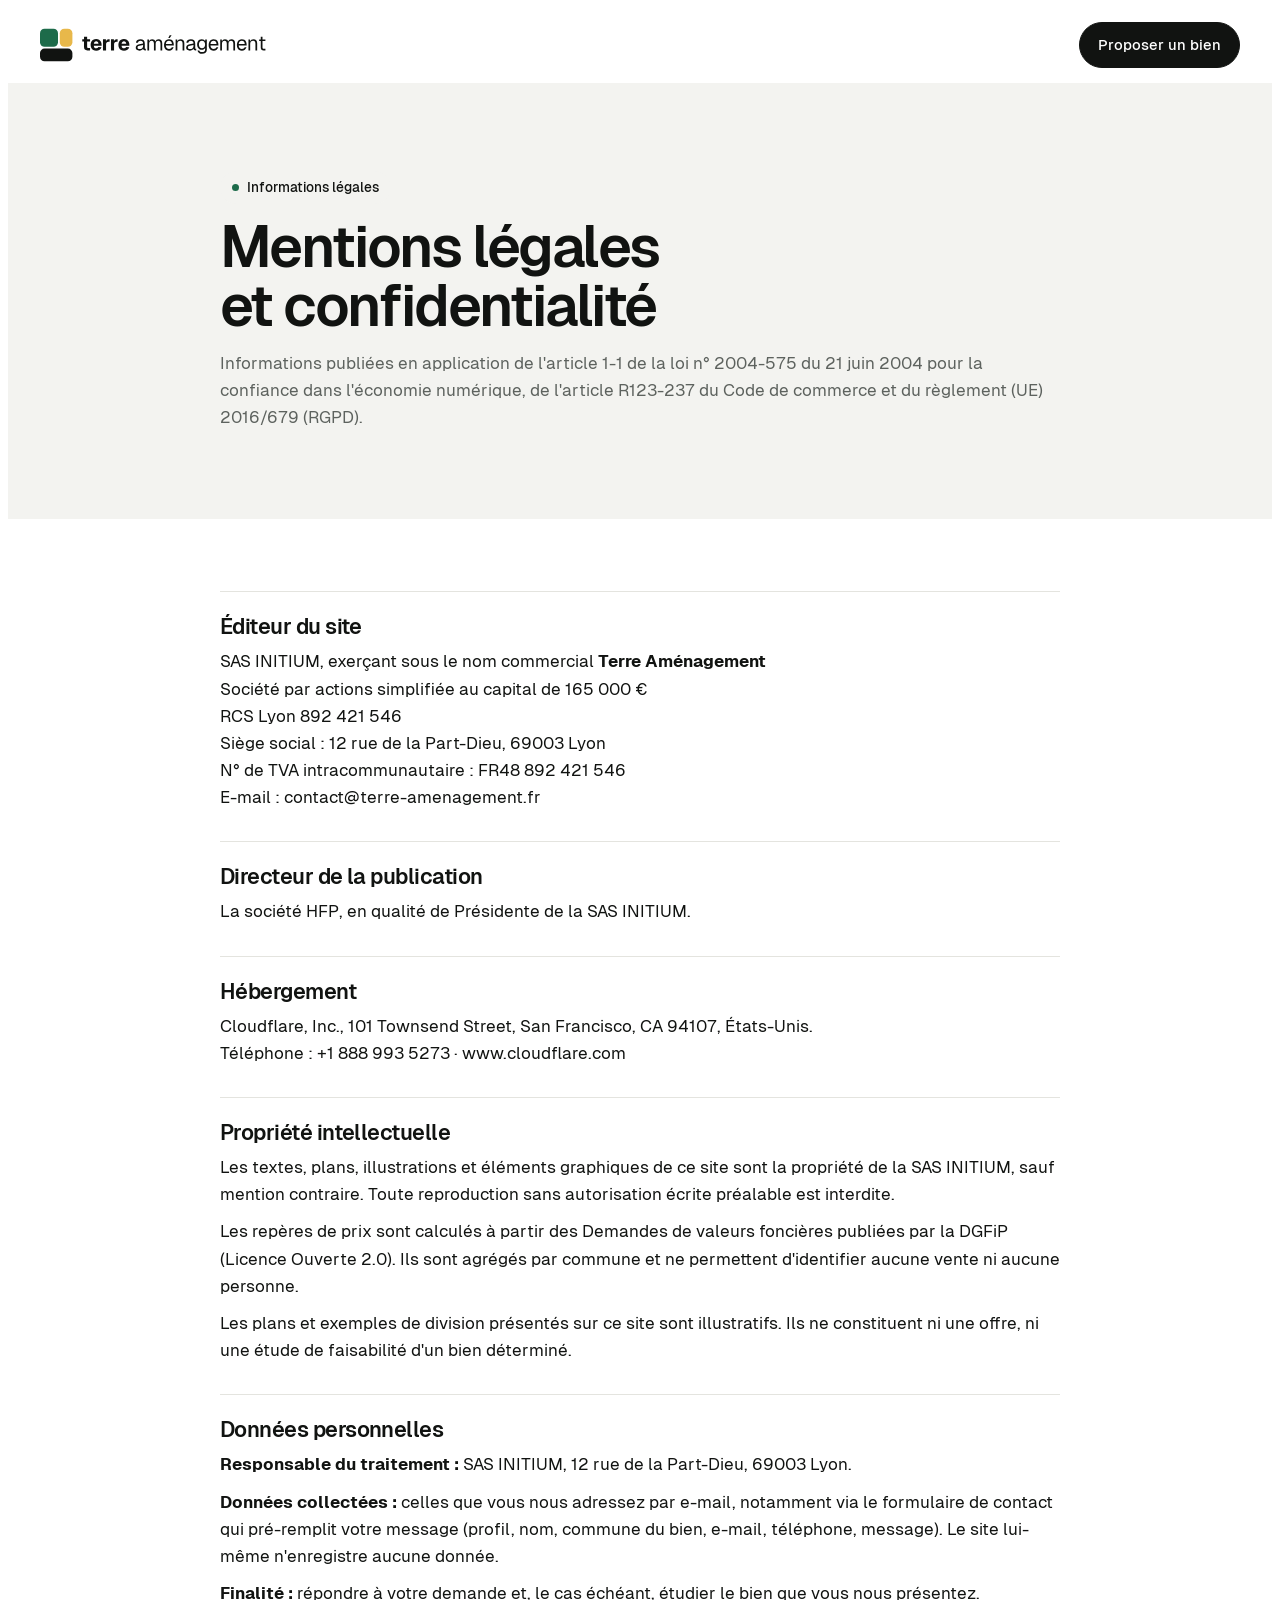
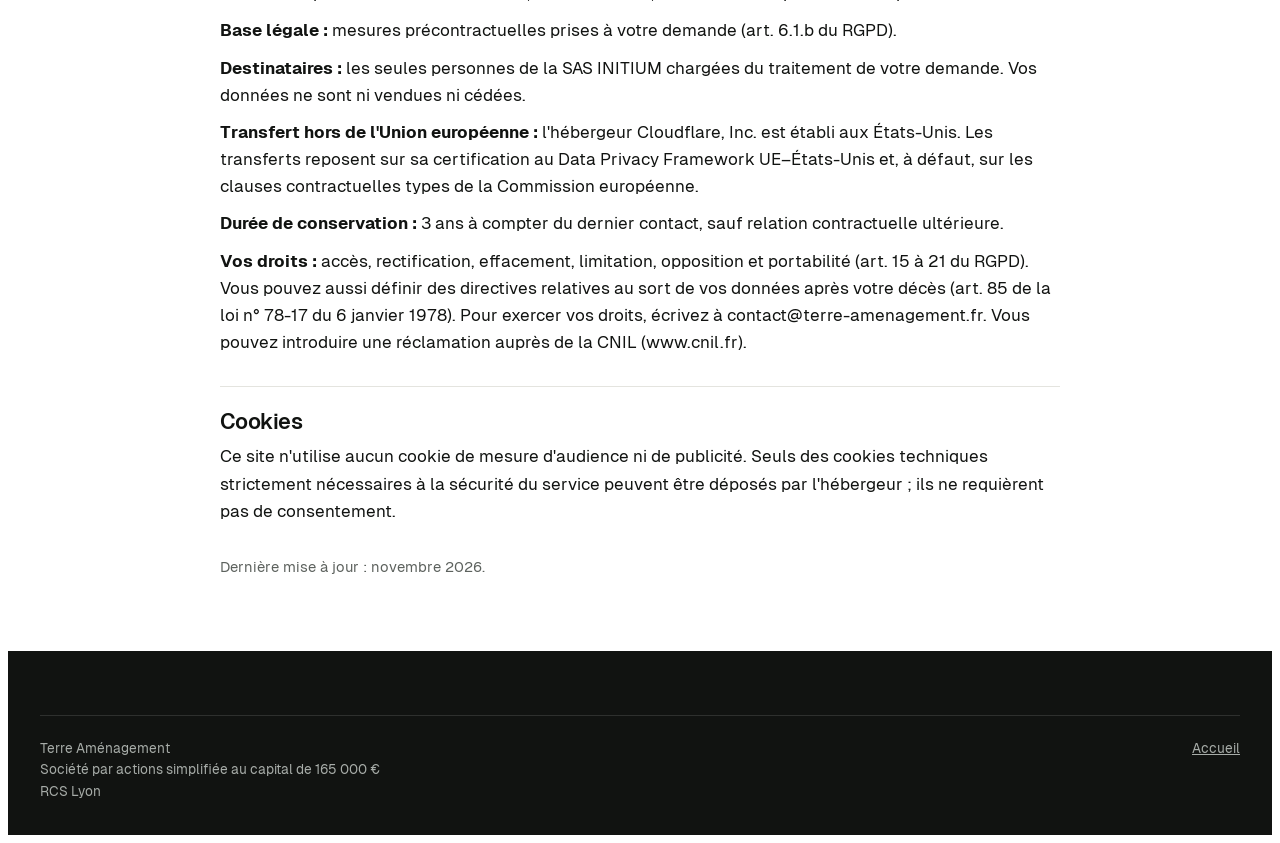
==== commit a93f8004: "Update footer legal information in mentions-legales.html" ====
--- a/site/mentions-legales.html
+++ b/site/mentions-legales.html
@@ -83,7 +83,7 @@
 <footer class="site-footer">
   <div class="wrap">
     <div class="foot-legal">
-      <p>Terre Aménagement est le nom commercial de la SAS INITIUM, RCS Lyon 892 421 546.</p>
+      <p>Terre Aménagement<br>Société par actions simplifiée au capital de 165 000 €<br>RCS Lyon</p>
       <nav aria-label="Informations légales"><a href="index.html">Accueil</a></nav>
     </div>
   </div>
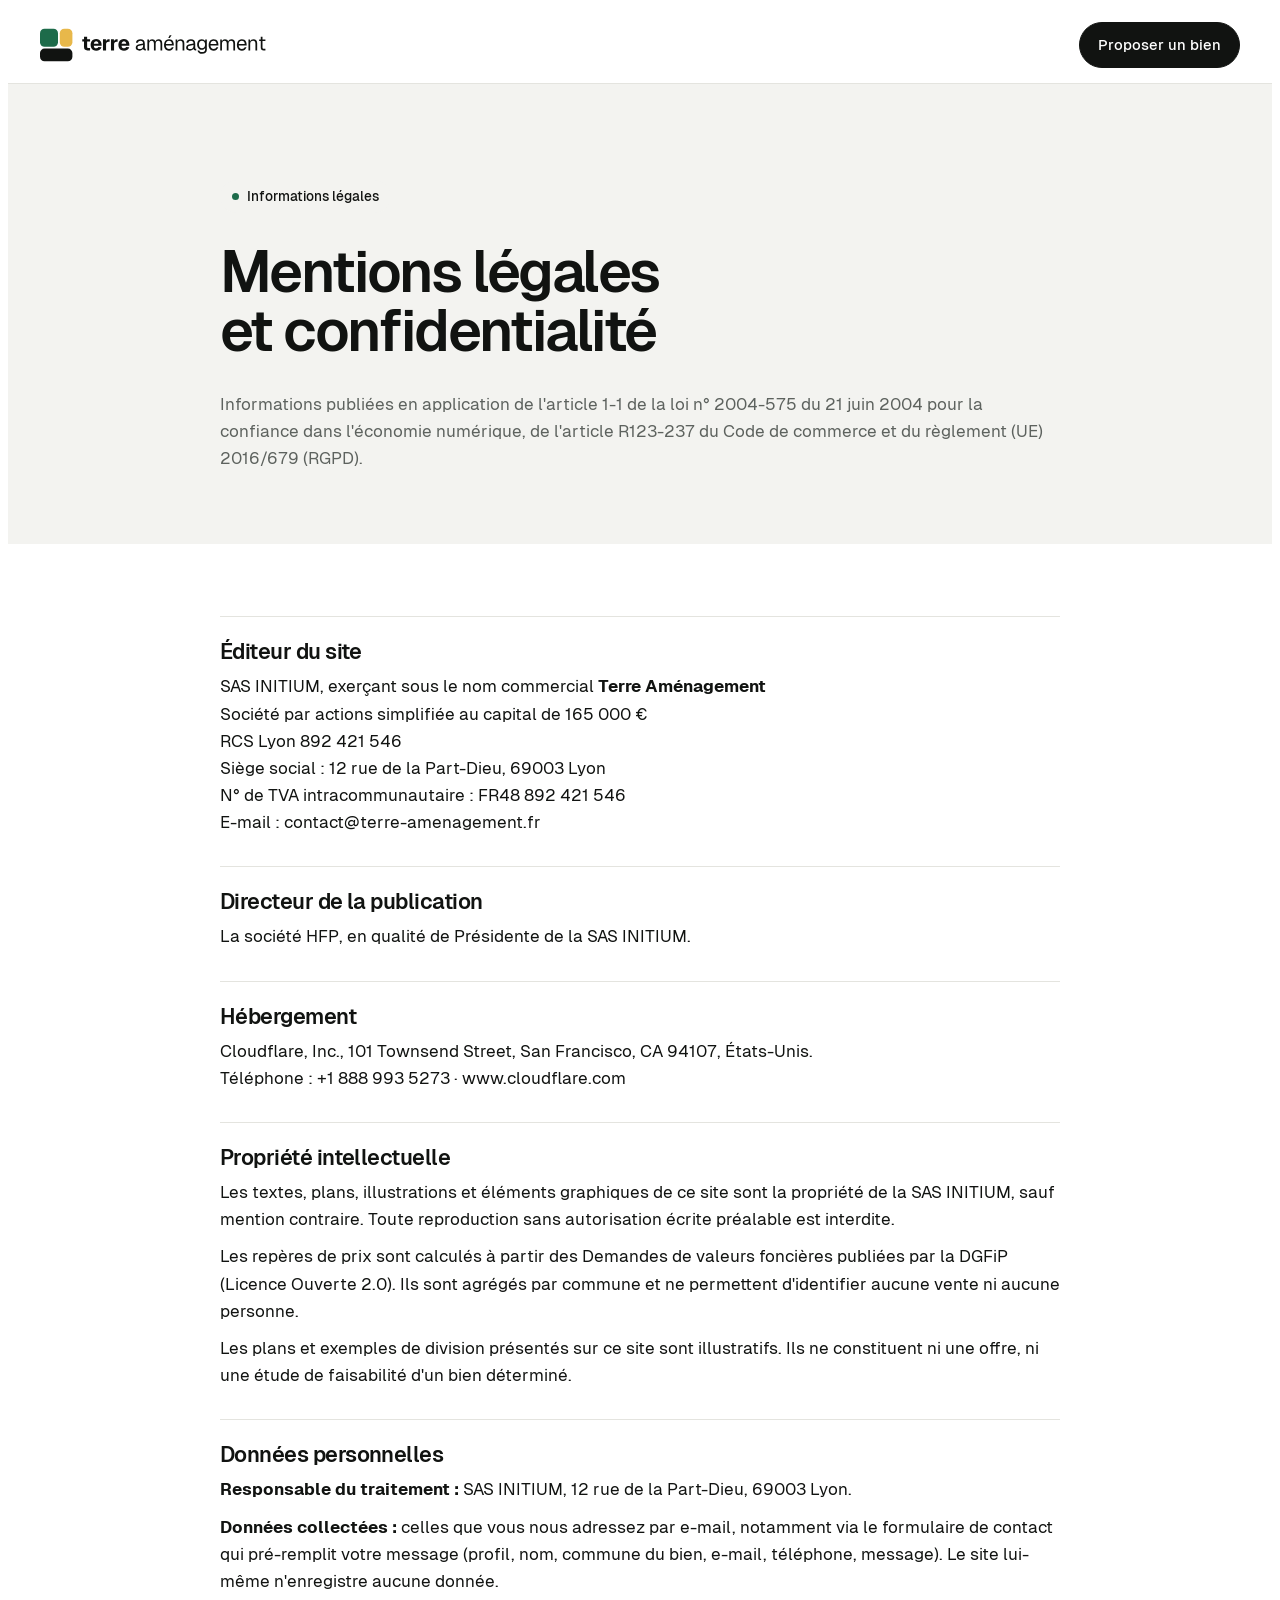
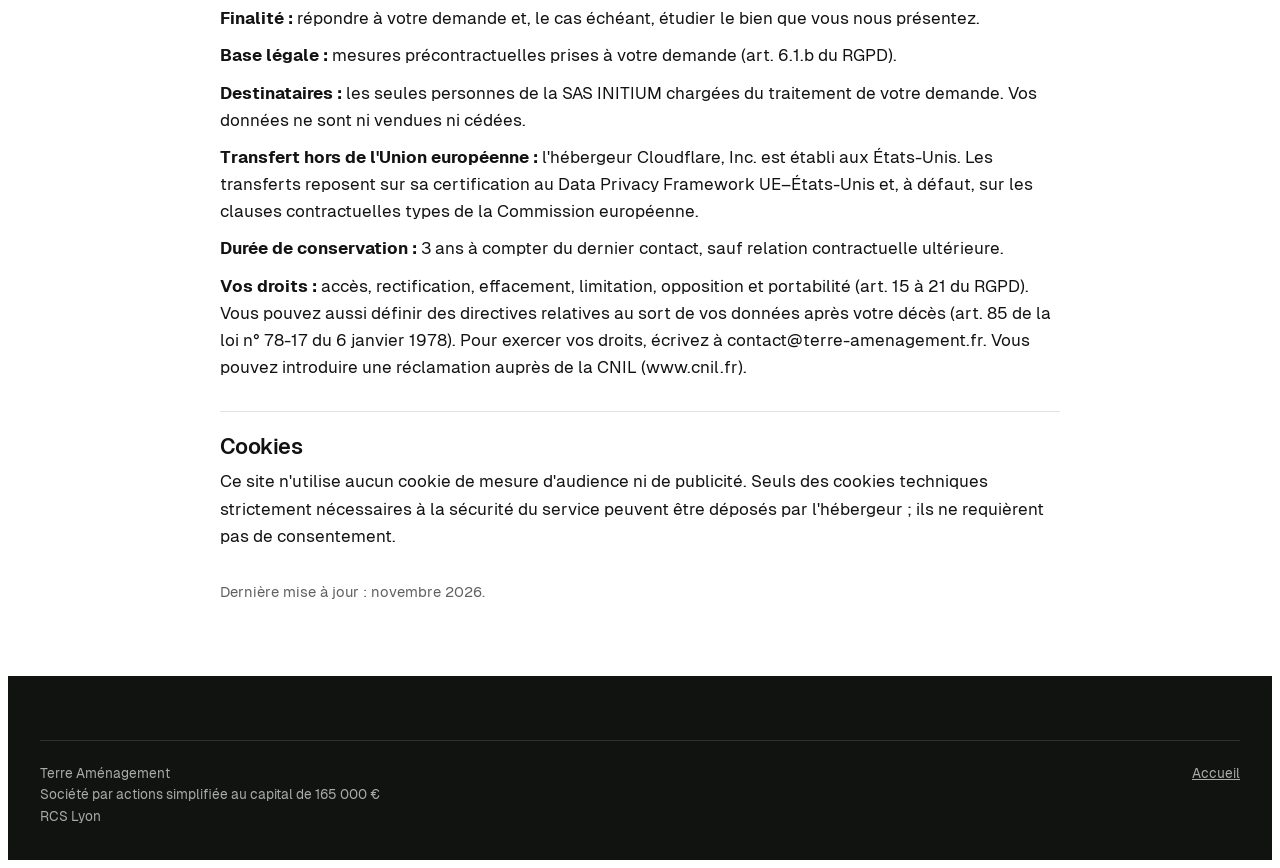
==== commit c90baf96: "Accessibilité, référencement et sécurité de la publication - Contraste AA des titres de la section p" ====
--- a/site/mentions-legales.html
+++ b/site/mentions-legales.html
@@ -4,6 +4,7 @@
 <meta charset="utf-8">
 <meta name="viewport" content="width=device-width, initial-scale=1, viewport-fit=cover">
 <title>Mentions légales · Terre Aménagement</title>
+<link rel="canonical" href="https://www.terre-amenagement.fr/mentions-legales.html">
 <meta name="robots" content="noindex">
 <link rel="stylesheet" href="fonts.css">
 <link rel="icon" href="favicon.ico" sizes="any">
@@ -21,6 +22,7 @@
   </div>
 </header>
 
+<main class="legal">
 <section class="legal-hero">
   <div class="wrap">
     <span class="kicker">Informations légales</span>
@@ -29,7 +31,7 @@
   </div>
 </section>
 
-<main class="legal">
+
   <div class="wrap">
 
     <section id="editeur">
--- a/site/styles.css
+++ b/site/styles.css
@@ -323,7 +323,7 @@
 .band .section-head p { color: #cfe7da; }
 .owner-grid { display: grid; grid-template-columns: repeat(2, minmax(0, 1fr)); gap: 12px; }
 .owner-col { background: rgba(255,255,255,.08); border-radius: var(--r-tile); padding: clamp(22px, 3vw, 34px); }
-.owner-col h3 { margin-bottom: 14px; font-size: 1.15rem; color: var(--gold); }
+.owner-col h3 { margin-bottom: 14px; font-size: 1.15rem; color: var(--gold-soft); }
 .owner-col ul { list-style: none; margin: 0; padding: 0; display: grid; }
 .owner-col li { padding: 13px 0; border-top: 1px solid rgba(255,255,255,.14); display: grid; grid-template-columns: 26px minmax(0, 1fr); gap: 8px; }
 .owner-col li:first-child { border-top: 0; }
@@ -382,7 +382,8 @@
 .contact { display: grid; grid-template-columns: minmax(0, 0.85fr) minmax(0, 1.15fr); gap: clamp(32px, 5vw, 80px); align-items: start; }
 .coords { display: grid; gap: 30px; min-width: 0; }
 .coords dl { margin: 0; display: grid; gap: 18px; }
-.coords dl > div { display: grid; grid-template-columns: 44px minmax(0, 1fr); gap: 14px; align-items: center; }
+.coords dl > div { position: relative; min-height: 44px; padding-left: 58px; display: flex; flex-direction: column; justify-content: center; }
+.coords dt .ic { position: absolute; left: 0; top: 50%; transform: translateY(-50%); }
 .coords .ic { width: 44px; height: 44px; border-radius: 14px; background: var(--tile); display: grid; place-items: center; }
 .coords .ic svg { width: 22px; height: 22px; }
 .coords dt { font-size: 0.82rem; color: var(--muted); }
@@ -405,7 +406,7 @@
 .site-footer { background: var(--ink); color: var(--on-dark-muted); }
 .site-footer .wrap { padding-block: 64px 32px; display: grid; gap: 44px; }
 .foot-grid { display: grid; grid-template-columns: minmax(0, 1.4fr) repeat(2, minmax(0, 1fr)); gap: 32px; }
-.foot-grid h4 { margin: 0 0 12px; color: var(--white); font-size: 0.95rem; font-weight: 600; }
+.foot-grid h3, .foot-grid h4 { margin: 0 0 12px; color: var(--white); font-size: 0.95rem; font-weight: 600; }
 .foot-grid ul { list-style: none; margin: 0; padding: 0; display: grid; gap: 8px; }
 .foot-grid a { text-decoration: none; }
 .foot-grid a:hover { color: var(--white); }
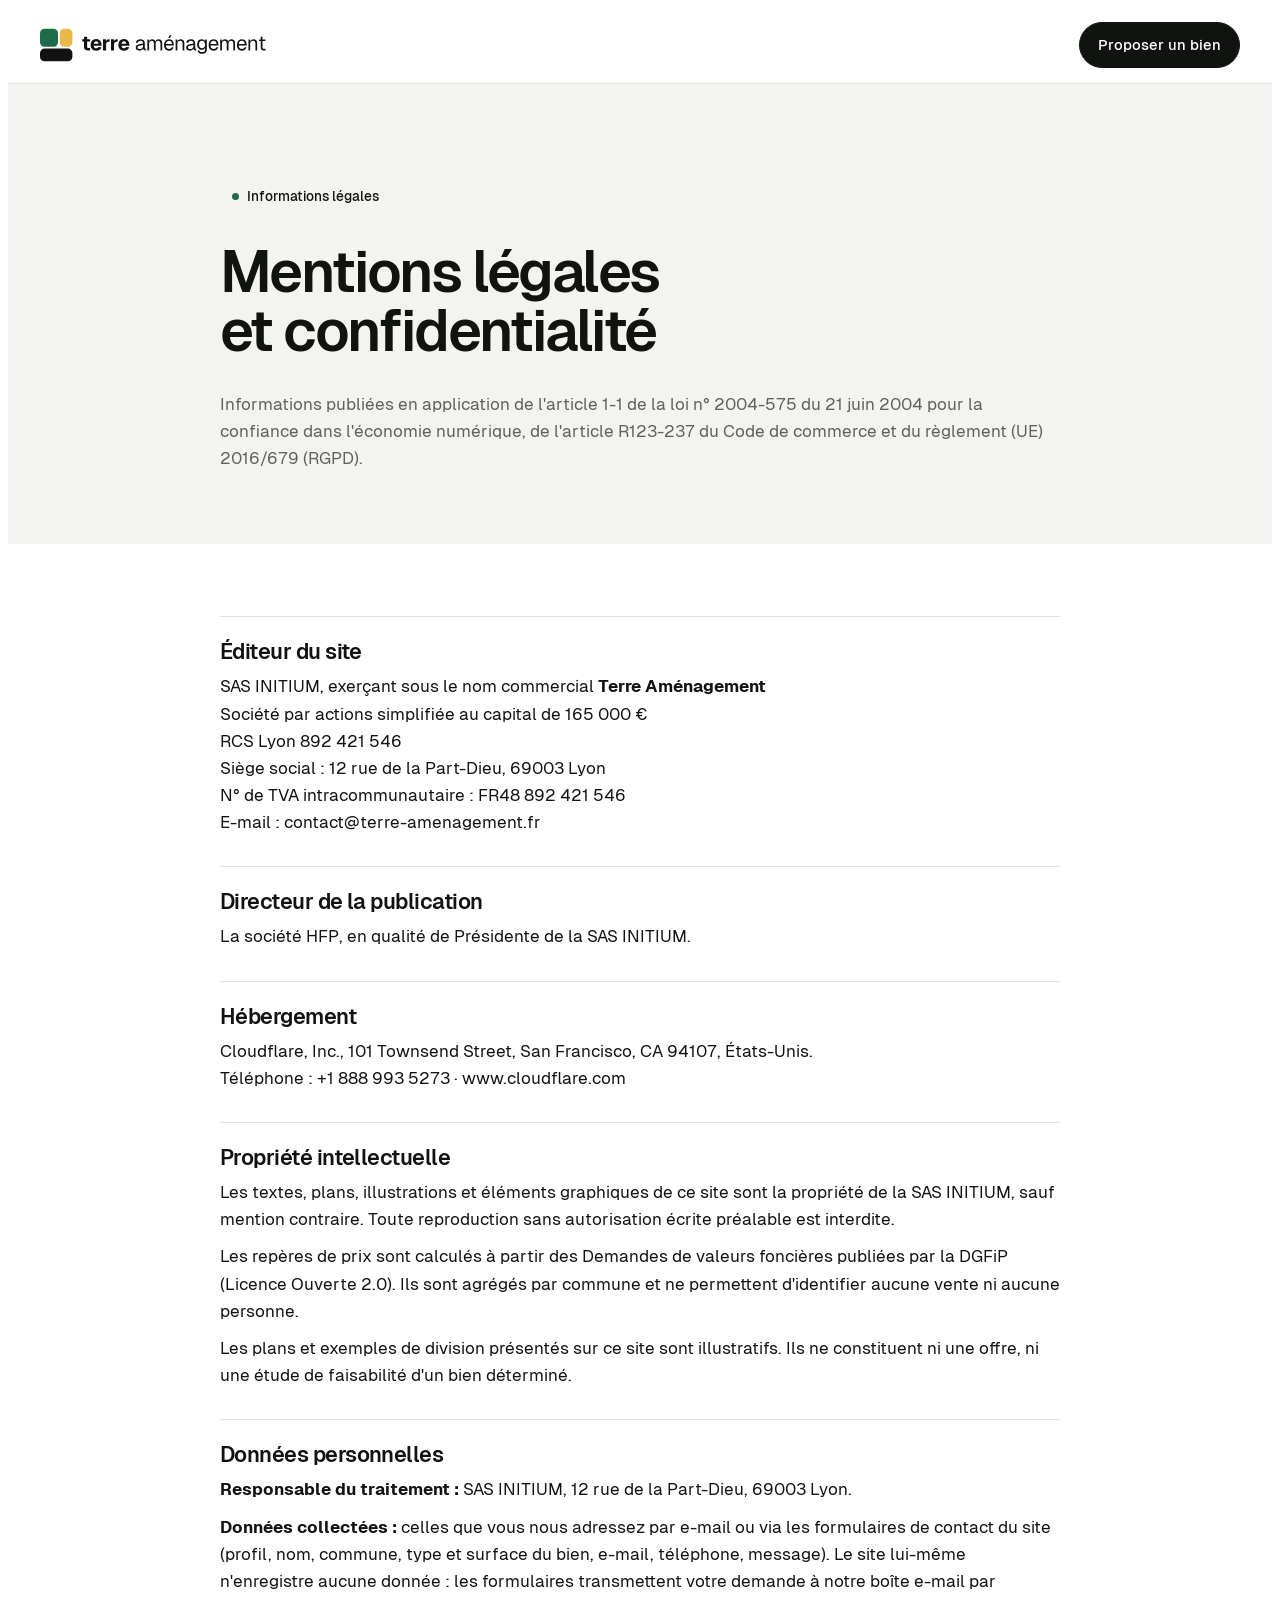
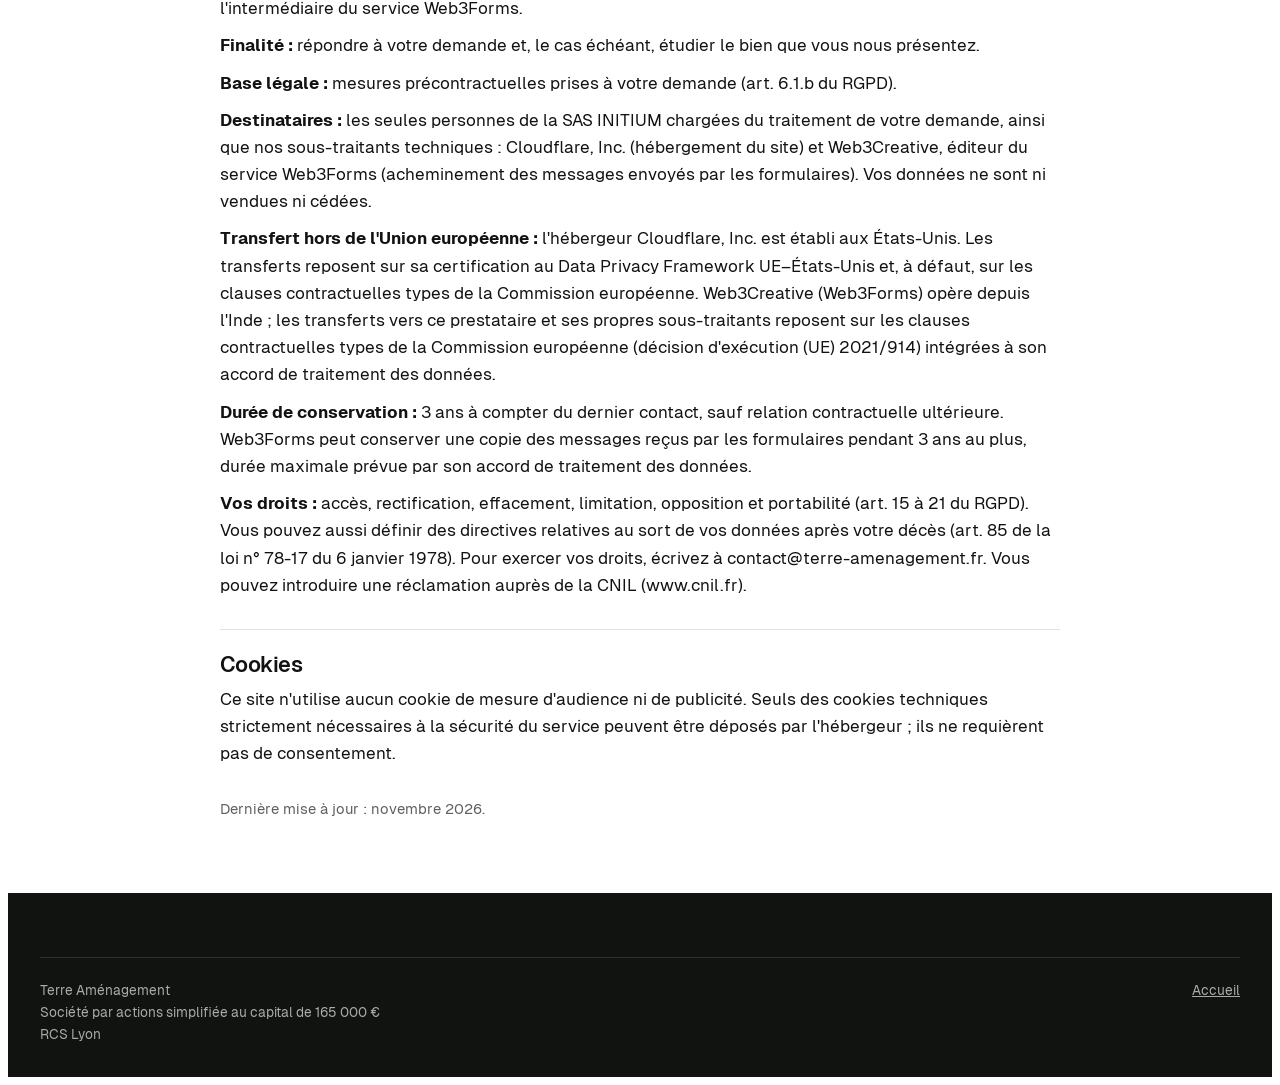
==== commit 1c643be3: "Revise personal data handling information Updated personal data section to clarify data collection a" ====
--- a/site/mentions-legales.html
+++ b/site/mentions-legales.html
@@ -64,12 +64,12 @@
     <section id="donnees">
       <h2>Données personnelles</h2>
       <p><strong>Responsable du traitement :</strong> SAS INITIUM, 12 rue de la Part-Dieu, 69003 Lyon.</p>
-      <p><strong>Données collectées :</strong> celles que vous nous adressez par e-mail, notamment via le formulaire de contact qui pré-remplit votre message (profil, nom, commune du bien, e-mail, téléphone, message). Le site lui-même n'enregistre aucune donnée.</p>
+      <p><strong>Données collectées :</strong> celles que vous nous adressez par e-mail ou via les formulaires de contact du site (profil, nom, commune, type et surface du bien, e-mail, téléphone, message). Le site lui-même n'enregistre aucune donnée : les formulaires transmettent votre demande à notre boîte e-mail par l'intermédiaire du service Web3Forms.</p>
       <p><strong>Finalité :</strong> répondre à votre demande et, le cas échéant, étudier le bien que vous nous présentez.</p>
       <p><strong>Base légale :</strong> mesures précontractuelles prises à votre demande (art. 6.1.b du RGPD).</p>
-      <p><strong>Destinataires :</strong> les seules personnes de la SAS INITIUM chargées du traitement de votre demande. Vos données ne sont ni vendues ni cédées.</p>
-      <p><strong>Transfert hors de l'Union européenne :</strong> l'hébergeur Cloudflare, Inc. est établi aux États-Unis. Les transferts reposent sur sa certification au Data Privacy Framework UE–États-Unis et, à défaut, sur les clauses contractuelles types de la Commission européenne.</p>
-      <p><strong>Durée de conservation :</strong> 3 ans à compter du dernier contact, sauf relation contractuelle ultérieure.</p>
+      <p><strong>Destinataires :</strong> les seules personnes de la SAS INITIUM chargées du traitement de votre demande, ainsi que nos sous-traitants techniques : Cloudflare, Inc. (hébergement du site) et Web3Creative, éditeur du service Web3Forms (acheminement des messages envoyés par les formulaires). Vos données ne sont ni vendues ni cédées.</p>
+      <p><strong>Transfert hors de l'Union européenne :</strong> l'hébergeur Cloudflare, Inc. est établi aux États-Unis. Les transferts reposent sur sa certification au Data Privacy Framework UE–États-Unis et, à défaut, sur les clauses contractuelles types de la Commission européenne. Web3Creative (Web3Forms) opère depuis l'Inde ; les transferts vers ce prestataire et ses propres sous-traitants reposent sur les clauses contractuelles types de la Commission européenne (décision d'exécution (UE) 2021/914) intégrées à son accord de traitement des données.</p>
+      <p><strong>Durée de conservation :</strong> 3 ans à compter du dernier contact, sauf relation contractuelle ultérieure. Web3Forms peut conserver une copie des messages reçus par les formulaires pendant 3 ans au plus, durée maximale prévue par son accord de traitement des données.</p>
       <p><strong>Vos droits :</strong> accès, rectification, effacement, limitation, opposition et portabilité (art. 15 à 21 du RGPD). Vous pouvez aussi définir des directives relatives au sort de vos données après votre décès (art. 85 de la loi n° 78-17 du 6 janvier 1978). Pour exercer vos droits, écrivez à contact@terre-amenagement.fr. Vous pouvez introduire une réclamation auprès de la CNIL (www.cnil.fr).</p>
     </section>
 
--- a/site/styles.css
+++ b/site/styles.css
@@ -458,10 +458,13 @@
 .quick-actions .btn { background: var(--ink); border-color: var(--ink); }
 .link-back { font: inherit; font-size: 0.92rem; color: #cfe7da; background: none; border: 0; cursor: pointer; padding: 6px 0; }
 .link-back:hover { color: var(--white); }
+.quick-note { font-size: 0.78rem; color: #cfe7da; }
+.quick-note a { color: inherit; }
 .quick-err { color: var(--gold); font-weight: 500; font-size: 0.92rem; min-height: 0; }
 .quick-err:empty { display: none; }
 .mail-fallback { display: grid; gap: 12px; background: var(--white); color: var(--ink); border-radius: 16px; padding: 16px; font-size: 0.92rem; }
 .mail-fallback[hidden] { display: none; }
+.hp { position: absolute; left: -9999px; width: 1px; height: 1px; opacity: 0; }
 .mail-fallback textarea { font: inherit; font-family: var(--f-mono); font-size: 0.82rem; width: 100%; border: 1.5px solid var(--line); border-radius: 10px; padding: 10px; resize: vertical; color: var(--ink); background: var(--tile); }
 .mf-actions { display: flex; flex-wrap: wrap; gap: 8px; }
 .mf-actions .btn { padding: 10px 16px; font-size: 0.9rem; }
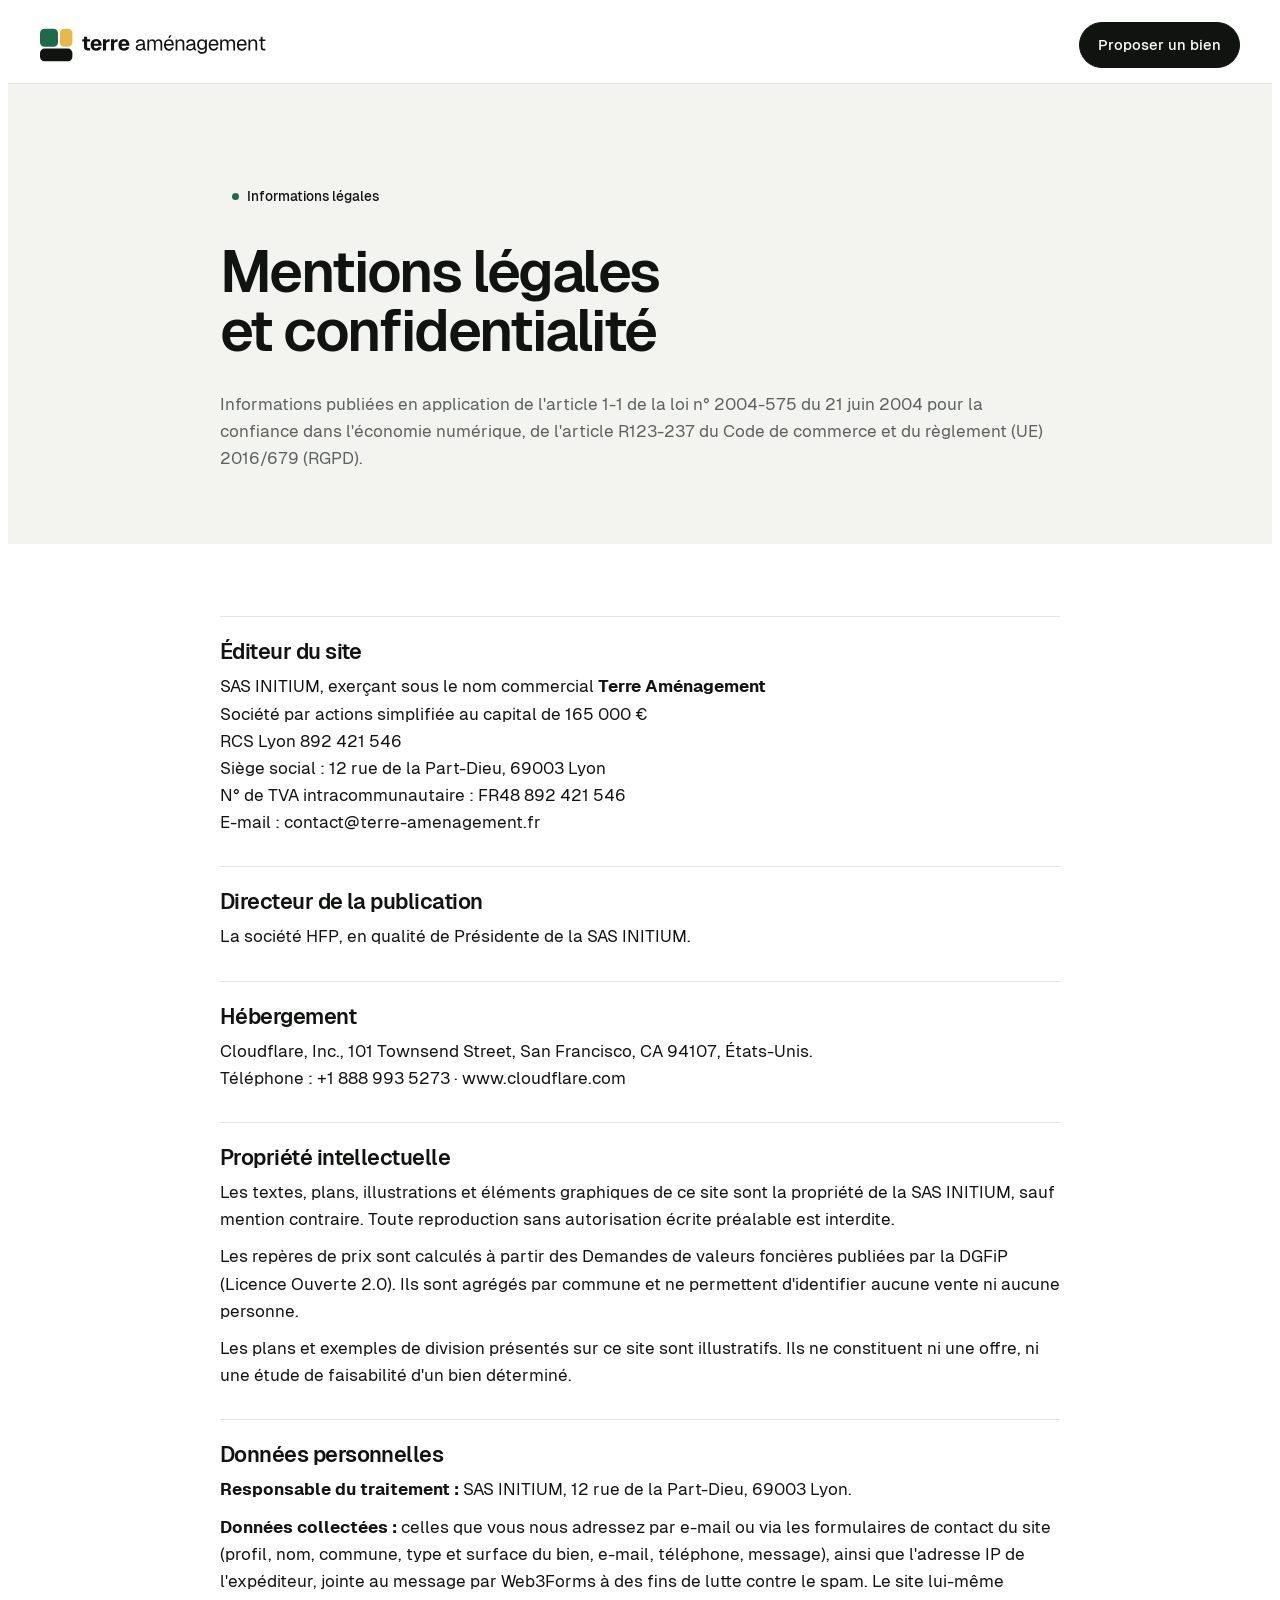
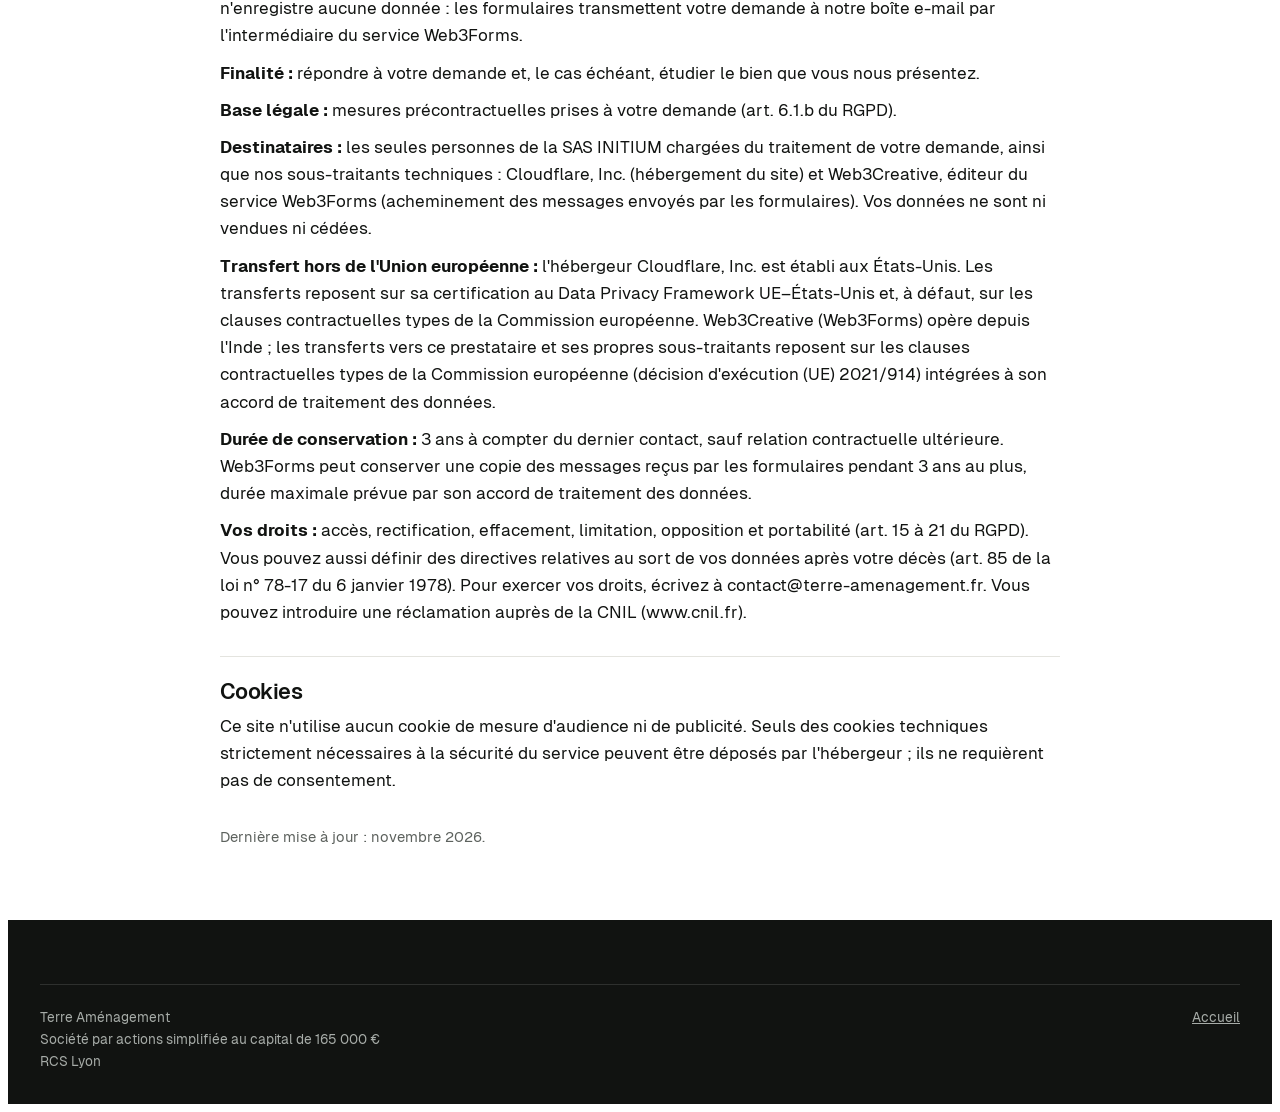
==== commit 3962cc7d: "Add IP address collection for spam prevention Updated the data collection section to include the sen" ====
--- a/site/mentions-legales.html
+++ b/site/mentions-legales.html
@@ -64,7 +64,7 @@
     <section id="donnees">
       <h2>Données personnelles</h2>
       <p><strong>Responsable du traitement :</strong> SAS INITIUM, 12 rue de la Part-Dieu, 69003 Lyon.</p>
-      <p><strong>Données collectées :</strong> celles que vous nous adressez par e-mail ou via les formulaires de contact du site (profil, nom, commune, type et surface du bien, e-mail, téléphone, message). Le site lui-même n'enregistre aucune donnée : les formulaires transmettent votre demande à notre boîte e-mail par l'intermédiaire du service Web3Forms.</p>
+      <p><strong>Données collectées :</strong> celles que vous nous adressez par e-mail ou via les formulaires de contact du site (profil, nom, commune, type et surface du bien, e-mail, téléphone, message), ainsi que l'adresse IP de l'expéditeur, jointe au message par Web3Forms à des fins de lutte contre le spam. Le site lui-même n'enregistre aucune donnée : les formulaires transmettent votre demande à notre boîte e-mail par l'intermédiaire du service Web3Forms.</p>
       <p><strong>Finalité :</strong> répondre à votre demande et, le cas échéant, étudier le bien que vous nous présentez.</p>
       <p><strong>Base légale :</strong> mesures précontractuelles prises à votre demande (art. 6.1.b du RGPD).</p>
       <p><strong>Destinataires :</strong> les seules personnes de la SAS INITIUM chargées du traitement de votre demande, ainsi que nos sous-traitants techniques : Cloudflare, Inc. (hébergement du site) et Web3Creative, éditeur du service Web3Forms (acheminement des messages envoyés par les formulaires). Vos données ne sont ni vendues ni cédées.</p>
